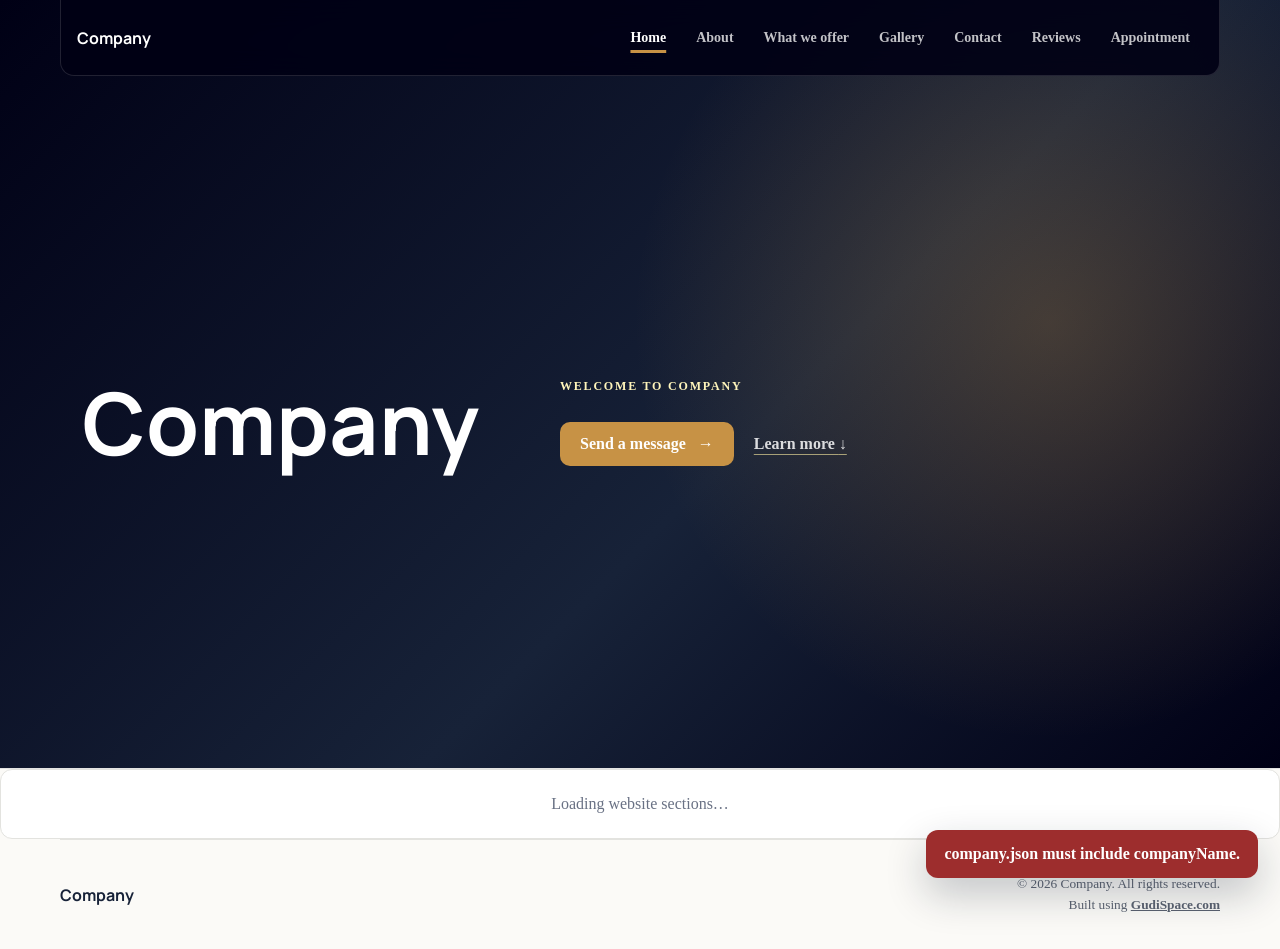
==== index.html @ 69ece6bc "Initial commit" ====
<!doctype html>
<html lang="en">
  <head>
    <meta charset="UTF-8" />
    <meta name="viewport" content="width=device-width, initial-scale=1.0" />
    <meta name="description" content="" />
    <title>Company | Company</title>
    <link rel="preconnect" href="https://fonts.googleapis.com" />
    <link rel="preconnect" href="https://fonts.gstatic.com" crossorigin />
    <link href="https://fonts.googleapis.com/css2?family=DM+Sans:wght@400;500;600;700&amp;family=Manrope:wght@700;800&amp;display=swap" rel="stylesheet" />
    <link rel="stylesheet" href="styles.css?v=115" />
    <script src="script.js?v=115" defer></script>
  </head>
  <body data-page="index" data-page-title="Company" data-template="logo-left" data-header-text="light" data-header-image="false" data-logo-display="text">
    
    <header class="site-header">
      <nav class="nav-shell" aria-label="Main navigation">
        <a class="brand" href="index.html" aria-label="Company home"><span class="company-logo-slot" data-company-logo-slot data-logo-variant="brand"><span class="brand-mark" aria-hidden="true">C</span></span><strong data-company-name>Company</strong></a>
        <div class="desktop-nav"><a href="#top" data-section-link="index" class="active">Home</a><a href="#about" data-section-link="about">About</a><a href="#services" data-section-link="services">What we offer</a><a href="#gallery" data-section-link="gallery">Gallery</a><a href="#contact" data-section-link="contact">Contact</a><a href="#reviews" data-section-link="reviews">Reviews</a><a href="#appointment" data-section-link="appointment">Appointment</a></div>
        <button class="menu-button" type="button" aria-expanded="false" aria-controls="mobile-menu">
          <span></span><span></span><span></span><span class="sr-only">Open navigation</span>
        </button>
      </nav>
      <div class="mobile-nav" id="mobile-menu" hidden><a href="#top" data-section-link="index" class="active">Home</a><a href="#about" data-section-link="about">About</a><a href="#services" data-section-link="services">What we offer</a><a href="#gallery" data-section-link="gallery">Gallery</a><a href="#contact" data-section-link="contact">Contact</a><a href="#reviews" data-section-link="reviews">Reviews</a><a href="#appointment" data-section-link="appointment">Appointment</a></div>
      <div class="hero" id="top">
        <div class="hero-copy">
          <p class="eyebrow">Welcome to <span data-company-name>Company</span></p>
          <h1 data-company-tagline></h1>
          <p class="hero-description" data-company-description></p>
          <div class="hero-actions">
            <a class="primary-button" href="#contact">Send a message <span aria-hidden="true">→</span></a>
            <a class="secondary-link" href="#about">Learn more <span aria-hidden="true">↓</span></a>
          </div>
        </div>
        <div class="hero-art"><span class="company-logo-slot" data-company-logo-slot data-logo-variant="hero"><div class="hero-monogram" aria-hidden="true"><span>C</span></div></span><strong class="hero-text-logo" data-company-name>Company</strong></div>
      </div>
    </header>
    
    <aside class="social-strip" data-social-location="top" aria-label="Company links" hidden>
      <p class="follow-heading">Follow</p>
      <div class="social-strip-track"><a class="social-icon-link" data-social-platform="instagram" href="#" target="_blank" rel="noopener noreferrer" aria-label="Instagram" title="Instagram" hidden><svg viewBox="0 0 24 24" aria-hidden="true"><rect x="3" y="3" width="18" height="18" rx="5"></rect><circle cx="12" cy="12" r="4"></circle><circle cx="17.5" cy="6.5" r="1"></circle></svg><span class="sr-only">Instagram</span></a><a class="social-icon-link" data-social-platform="facebook" href="#" target="_blank" rel="noopener noreferrer" aria-label="Facebook" title="Facebook" hidden><svg viewBox="0 0 24 24" aria-hidden="true"><path d="M14 8h3V4h-3c-3.3 0-5 2-5 5v2H6v4h3v7h4v-7h3.3l.7-4H13V9c0-.7.3-1 1-1Z"></path></svg><span class="sr-only">Facebook</span></a><a class="social-icon-link" data-social-platform="linkedin" href="#" target="_blank" rel="noopener noreferrer" aria-label="LinkedIn" title="LinkedIn" hidden><svg viewBox="0 0 24 24" aria-hidden="true"><rect x="3" y="9" width="4" height="12"></rect><circle cx="5" cy="5" r="2"></circle><path d="M11 9h4v1.8c1-1.4 2.3-2.2 4.2-2.2 3 0 4.8 2 4.8 5.8V21h-4v-6c0-1.8-.6-3-2.3-3-1.8 0-2.7 1.2-2.7 3.4V21h-4V9Z"></path></svg><span class="sr-only">LinkedIn</span></a><a class="social-icon-link" data-social-platform="twitter" href="#" target="_blank" rel="noopener noreferrer" aria-label="Twitter / X" title="Twitter / X" hidden><svg viewBox="0 0 24 24" aria-hidden="true"><path d="M4 3h4.7l4.1 5.8L17.8 3H20l-6.2 7.3L21 21h-4.7l-4.7-6.7L5.9 21H3.7l6.9-8.2L4 3Zm3.5 2 10 14h2L9.5 5h-2Z"></path></svg><span class="sr-only">Twitter / X</span></a><a class="social-icon-link" data-social-platform="youtube" href="#" target="_blank" rel="noopener noreferrer" aria-label="YouTube" title="YouTube" hidden><svg viewBox="0 0 24 24" aria-hidden="true"><rect x="2" y="5" width="20" height="14" rx="4"></rect><path d="m10 9 5 3-5 3V9Z"></path></svg><span class="sr-only">YouTube</span></a><a class="social-icon-link" data-social-platform="applePodcast" href="#" target="_blank" rel="noopener noreferrer" aria-label="Apple Podcasts" title="Apple Podcasts" hidden><svg viewBox="0 0 24 24" aria-hidden="true"><circle cx="12" cy="8" r="2"></circle><path d="M8.5 17.5a5 5 0 1 1 7 0M6 19.5a8 8 0 1 1 12 0M10 14h4l-1 7h-2l-1-7Z"></path></svg><span class="sr-only">Apple Podcasts</span></a><a class="social-icon-link" data-social-platform="spotify" href="#" target="_blank" rel="noopener noreferrer" aria-label="Spotify" title="Spotify" hidden><svg viewBox="0 0 24 24" aria-hidden="true"><circle cx="12" cy="12" r="9"></circle><path d="M7 9.5c3.6-1 7.4-.6 10.5 1M7.8 13c3-.8 6.2-.5 8.8.8M8.6 16.2c2.3-.6 4.8-.4 6.8.6"></path></svg><span class="sr-only">Spotify</span></a>
        <div class="contact-action" data-contact-action-container="call" hidden>
          <button class="social-icon-link" type="button" data-contact-action="call" data-contact-value="" data-contact-href="tel:" aria-expanded="false" aria-controls="call-details-top" aria-label="Call us" title="Call us">
            <svg viewBox="0 0 24 24" aria-hidden="true"><path d="M6.7 3.5 9.5 8l-2 2c1.2 2.8 3.7 5.3 6.5 6.5l2-2 4.5 2.8c.4.2.6.7.5 1.1L20.4 22c-.1.6-.7 1-1.3 1C9.1 22.4 1.6 14.9 1 4.9c0-.6.4-1.2 1-1.3L5.6 3c.4-.1.9.1 1.1.5Z"></path></svg><span class="sr-only">Call us</span>
          </button>
          <div class="contact-action-details" id="call-details-top" hidden>
            <a href="tel:"></a>
            <button type="button" data-copy-value="">Copy</button>
          </div>
        </div>
        <div class="contact-action" data-contact-action-container="email" hidden>
          <button class="social-icon-link" type="button" data-contact-action="email" aria-expanded="false" aria-controls="email-details-top" aria-label="Email us" title="Email us">
            <svg viewBox="0 0 24 24" aria-hidden="true"><rect x="2" y="4" width="20" height="16" rx="2"></rect><path d="m3 6 9 7 9-7"></path></svg><span class="sr-only">Email us</span>
          </button>
          <div class="contact-action-details" id="email-details-top" hidden>
            <a href="mailto:"></a>
            <button type="button" data-copy-value="">Copy</button>
          </div>
        </div></div>
    </aside>
    <main class="home-main" id="home-sections" data-pages="about.html,services.html,gallery.html,contact.html,reviews.html,appointment.html">
      <div class="data-status" id="home-sections-status">Loading website sections…</div>
    </main>
    
    <aside class="social-strip footer-social-strip" data-social-location="footer" aria-label="Company links" hidden>
      <p class="follow-heading">Follow</p>
      <div class="social-strip-track"><a class="social-icon-link" data-social-platform="instagram" href="#" target="_blank" rel="noopener noreferrer" aria-label="Instagram" title="Instagram" hidden><svg viewBox="0 0 24 24" aria-hidden="true"><rect x="3" y="3" width="18" height="18" rx="5"></rect><circle cx="12" cy="12" r="4"></circle><circle cx="17.5" cy="6.5" r="1"></circle></svg><span class="sr-only">Instagram</span></a><a class="social-icon-link" data-social-platform="facebook" href="#" target="_blank" rel="noopener noreferrer" aria-label="Facebook" title="Facebook" hidden><svg viewBox="0 0 24 24" aria-hidden="true"><path d="M14 8h3V4h-3c-3.3 0-5 2-5 5v2H6v4h3v7h4v-7h3.3l.7-4H13V9c0-.7.3-1 1-1Z"></path></svg><span class="sr-only">Facebook</span></a><a class="social-icon-link" data-social-platform="linkedin" href="#" target="_blank" rel="noopener noreferrer" aria-label="LinkedIn" title="LinkedIn" hidden><svg viewBox="0 0 24 24" aria-hidden="true"><rect x="3" y="9" width="4" height="12"></rect><circle cx="5" cy="5" r="2"></circle><path d="M11 9h4v1.8c1-1.4 2.3-2.2 4.2-2.2 3 0 4.8 2 4.8 5.8V21h-4v-6c0-1.8-.6-3-2.3-3-1.8 0-2.7 1.2-2.7 3.4V21h-4V9Z"></path></svg><span class="sr-only">LinkedIn</span></a><a class="social-icon-link" data-social-platform="twitter" href="#" target="_blank" rel="noopener noreferrer" aria-label="Twitter / X" title="Twitter / X" hidden><svg viewBox="0 0 24 24" aria-hidden="true"><path d="M4 3h4.7l4.1 5.8L17.8 3H20l-6.2 7.3L21 21h-4.7l-4.7-6.7L5.9 21H3.7l6.9-8.2L4 3Zm3.5 2 10 14h2L9.5 5h-2Z"></path></svg><span class="sr-only">Twitter / X</span></a><a class="social-icon-link" data-social-platform="youtube" href="#" target="_blank" rel="noopener noreferrer" aria-label="YouTube" title="YouTube" hidden><svg viewBox="0 0 24 24" aria-hidden="true"><rect x="2" y="5" width="20" height="14" rx="4"></rect><path d="m10 9 5 3-5 3V9Z"></path></svg><span class="sr-only">YouTube</span></a><a class="social-icon-link" data-social-platform="applePodcast" href="#" target="_blank" rel="noopener noreferrer" aria-label="Apple Podcasts" title="Apple Podcasts" hidden><svg viewBox="0 0 24 24" aria-hidden="true"><circle cx="12" cy="8" r="2"></circle><path d="M8.5 17.5a5 5 0 1 1 7 0M6 19.5a8 8 0 1 1 12 0M10 14h4l-1 7h-2l-1-7Z"></path></svg><span class="sr-only">Apple Podcasts</span></a><a class="social-icon-link" data-social-platform="spotify" href="#" target="_blank" rel="noopener noreferrer" aria-label="Spotify" title="Spotify" hidden><svg viewBox="0 0 24 24" aria-hidden="true"><circle cx="12" cy="12" r="9"></circle><path d="M7 9.5c3.6-1 7.4-.6 10.5 1M7.8 13c3-.8 6.2-.5 8.8.8M8.6 16.2c2.3-.6 4.8-.4 6.8.6"></path></svg><span class="sr-only">Spotify</span></a></div>
    </aside>
    <footer class="site-footer">
      <a class="brand footer-brand" href="index.html"><span class="company-logo-slot" data-company-logo-slot data-logo-variant="brand"><span class="brand-mark" aria-hidden="true">C</span></span><strong data-company-name>Company</strong></a>
      <div class="footer-meta">
        <small>© <span id="copyright-years" data-start-year="2026"></span> <span data-company-name>Company</span>. All rights reserved.</small>
        <small class="gudispace-attribution">Built using <a href="https://gudispace.com/" target="_blank" rel="noopener noreferrer">GudiSpace.com</a></small>
      </div>
    </footer>
  </body>
</html>
---- styles.css ----
:root {
  --ink: #182033;
  --muted: #697184;
  --paper: #fbfaf7;
  --white: #ffffff;
  --navy: #172238;
  --brand: #c79245;
  --brand-dark: #9a6518;
  --brand-light: #fff1a4;
  --secondary: #172238;
  --secondary-dark: #000015;
  --secondary-light: #677288;
  --on-secondary: #ffffff;
  --on-brand: #ffffff;
  --on-page: #172238;
  --page-blur: 0px;
  --header-primary-surface: color-mix(in srgb, var(--brand) 6%, rgb(255 255 255 / 40%));
  --header-secondary-surface: color-mix(in srgb, var(--secondary) 6%, rgb(255 255 255 / 40%));
  --hero-background: radial-gradient(circle at 82% 42%, color-mix(in srgb, var(--brand) 28%, transparent), transparent 26rem), linear-gradient(135deg, var(--secondary-dark), var(--secondary) 58%, var(--secondary-dark));
  --border: #e3e3df;
  --shadow: 0 20px 55px rgba(23, 34, 56, 0.12);
  --heading-font: "Manrope", sans-serif;
}

* {
  box-sizing: border-box;
}

[hidden] {
  display: none !important;
}

html {
  width: 100%;
  max-width: 100%;
  overflow-x: hidden;
  scroll-behavior: smooth;
}

body {
  position: relative;
  width: 100%;
  max-width: 100%;
  min-width: 0;
  margin: 0;
  overflow-x: hidden;
  color: var(--on-page);
  background: #fbfaf7;
  background-attachment: fixed;
  font-family: "DM Sans", sans-serif;
  line-height: 1.6;
}

body > main {
  background: var(--paper);
  backdrop-filter: blur(var(--page-blur));
  -webkit-backdrop-filter: blur(var(--page-blur));
}

body,
button,
input,
textarea {
  font: inherit;
}

img {
  display: block;
  max-width: 100%;
}

.company-logo-slot {
  display: contents;
}

a {
  color: inherit;
}

.sr-only {
  position: absolute;
  width: 1px;
  height: 1px;
  padding: 0;
  margin: -1px;
  overflow: hidden;
  clip: rect(0, 0, 0, 0);
  white-space: nowrap;
  border: 0;
}

.site-header {
  min-height: clamp(640px, 60vw, 820px);
  padding-top: 76px;
  overflow: hidden;
  color: var(--on-secondary);
  background: var(--hero-background);
  background-position: center;
  background-size: cover;
}

.nav-shell,
.hero,
.content-section,
.site-footer {
  width: min(1160px, calc(100% - 40px));
  margin-inline: auto;
}

.nav-shell {
  position: fixed;
  z-index: 20;
  top: 0;
  left: 50%;
  display: flex;
  align-items: center;
  justify-content: space-between;
  min-height: 76px;
  padding: 0 16px;
  background: color-mix(in srgb, var(--secondary-dark) 90%, transparent);
  border: 1px solid color-mix(in srgb, var(--on-secondary) 13%, transparent);
  border-top: 0;
  border-radius: 0 0 14px 14px;
  backdrop-filter: blur(14px);
  transform: translateX(-50%);
}

body[data-header-image="true"] .nav-shell,
body[data-header-image="true"] .mobile-nav {
  background: var(--header-secondary-surface);
  border-color: color-mix(in srgb, var(--secondary) 24%, transparent);
}

.brand {
  display: inline-flex;
  gap: 11px;
  align-items: center;
  font-family: var(--heading-font);
  text-decoration: none;
}

.brand img,
.brand-mark {
  width: 40px;
  height: 40px;
  object-fit: cover;
  border: 1px solid color-mix(in srgb, var(--on-secondary) 25%, transparent);
  border-radius: 50%;
}

body[data-logo-display="image"] .brand > strong,
body[data-logo-display="text"] .brand > .company-logo-slot,
body:not([data-logo-display="text"]) .hero-text-logo {
  display: none;
}

body[data-logo-display="text"] .hero-art > .company-logo-slot {
  display: none;
}

.hero-text-logo {
  max-width: 100%;
  color: var(--on-secondary);
  font-family: var(--heading-font);
  font-size: clamp(42px, 7vw, 86px);
  line-height: 1;
  overflow-wrap: anywhere;
  text-align: center;
}

.brand-mark {
  display: grid;
  color: color-mix(in srgb, var(--brand-light) 75%, var(--on-secondary));
  font-size: 13px;
  background: var(--secondary-dark);
  place-items: center;
}

.desktop-nav {
  display: flex;
  gap: 4px;
}

.desktop-nav a,
.mobile-nav a {
  padding: 9px 13px;
  color: color-mix(in srgb, var(--on-secondary) 76%, transparent);
  font-size: 14px;
  font-weight: 600;
  text-decoration: none;
  border-radius: 8px;
}

.desktop-nav a:hover {
  color: var(--on-secondary);
  background: transparent;
}

.desktop-nav a.active,
.mobile-nav a.active {
  color: var(--on-secondary);
  font-weight: 800;
  text-decoration: underline;
  text-decoration-color: var(--brand);
  text-decoration-thickness: 3px;
  text-underline-offset: 8px;
  background: transparent;
  box-shadow: none;
}

.menu-button,
.mobile-nav {
  display: none;
}

.hero {
  display: grid;
  grid-template-columns: minmax(0, 1.1fr) minmax(300px, 0.9fr);
  gap: 60px;
  align-items: center;
  min-height: calc(clamp(640px, 60vw, 820px) - 76px);
}

.hero-copy {
  max-width: 680px;
  padding: 60px 0;
}

body[data-header-image="true"] .hero-copy {
  padding: 32px;
  background: var(--header-primary-surface);
  border: 1px solid color-mix(in srgb, var(--brand) 24%, transparent);
  border-radius: 22px;
  box-shadow: 0 20px 50px rgb(0 0 0 / 18%);
  backdrop-filter: blur(4px);
}

.eyebrow {
  margin: 0 0 12px;
  color: var(--brand);
  font-size: 12px;
  font-weight: 700;
  letter-spacing: 1.8px;
  text-transform: uppercase;
}

.hero .eyebrow {
  color: color-mix(in srgb, var(--brand-light) 75%, var(--on-secondary));
}

body[data-header-image="true"] .hero .eyebrow {
  color: var(--brand-dark);
}

h1,
h2,
h3 {
  margin-top: 0;
  font-family: var(--heading-font);
  line-height: 1.12;
  letter-spacing: -1.2px;
}

h1 {
  margin-bottom: 20px;
  font-size: clamp(36px, 5vw, 58px);
}

h2 {
  margin-bottom: 0;
  font-size: clamp(34px, 5vw, 52px);
}

h3 {
  font-size: 21px;
}

.hero-description {
  max-width: 620px;
  margin: 0 0 28px;
  color: color-mix(in srgb, var(--on-secondary) 72%, transparent);
  font-size: 18px;
}

.hero-actions {
  display: flex;
  gap: 20px;
  align-items: center;
  flex-wrap: wrap;
}

.primary-button,
.contact-form button {
  display: inline-flex;
  gap: 12px;
  align-items: center;
  justify-content: center;
  padding: 13px 20px;
  color: var(--on-brand);
  font-weight: 700;
  text-decoration: none;
  background: var(--brand);
  border: 0;
  border-radius: 10px;
  cursor: pointer;
  transition: 180ms ease;
}

.primary-button:hover,
.contact-form button:hover {
  background: var(--brand-dark);
  transform: translateY(-2px);
}

.secondary-link {
  color: color-mix(in srgb, var(--on-secondary) 84%, transparent);
  font-weight: 600;
  text-decoration-color: color-mix(in srgb, var(--brand-light) 60%, transparent);
  text-underline-offset: 5px;
}

.hero-art {
  position: relative;
  display: grid;
  min-height: 340px;
  place-items: center;
}

.hero-image-wrap,
.hero-monogram {
  position: relative;
  width: min(100%, 310px);
  aspect-ratio: 1;
  overflow: hidden;
  background: var(--secondary-dark);
  border: 1px solid color-mix(in srgb, var(--on-secondary) 18%, transparent);
  border-radius: 30px;
  box-shadow: 0 35px 90px rgba(0, 0, 0, 0.4);
}

.hero-image-wrap::before,
.hero-monogram::before {
  position: absolute;
  z-index: 0;
  inset: -20%;
  content: "";
  background: radial-gradient(circle, color-mix(in srgb, var(--brand) 38%, transparent), transparent 65%);
}

.hero-image-wrap img {
  position: relative;
  z-index: 1;
  width: 100%;
  height: 100%;
  object-fit: cover;
  object-position: center;
}

.hero-monogram {
  display: grid;
  place-items: center;
}

.hero-monogram span {
  position: relative;
  z-index: 1;
  color: var(--brand-light);
  font-family: var(--heading-font);
  font-size: clamp(80px, 13vw, 150px);
}

.content-section {
  padding: 88px 0;
  scroll-margin-top: 100px;
}

.content-section + .content-section {
  border-top: 1px solid var(--border);
  background: var(--paper);
  backdrop-filter: blur(var(--page-blur));
  -webkit-backdrop-filter: blur(var(--page-blur));
}

.section-heading {
  display: flex;
  gap: 50px;
  align-items: end;
  justify-content: space-between;
  margin-bottom: 44px;
}

.section-heading > p {
  max-width: 430px;
  margin: 0;
  color: color-mix(in srgb, var(--on-page) 72%, transparent);
}

.about-card {
  padding: 46px;
  background: var(--white);
  border: 1px solid var(--border);
  border-radius: 22px;
  box-shadow: 0 8px 28px rgba(23, 34, 56, 0.05);
  color: var(--ink);
}

.about-card > p {
  margin: 0;
  color: var(--muted);
  font-size: 19px;
}

.carousel-shell {
  position: relative;
  width: 100%;
  max-width: 100%;
  min-width: 0;
  overflow: hidden;
}

.service-grid,
.review-grid,
.gallery-grid {
  display: flex;
  gap: 20px;
  width: 100%;
  max-width: 100%;
  min-width: 0;
  overflow-x: auto;
  padding: 4px 2px 16px;
  scroll-behavior: smooth;
  scroll-snap-type: x mandatory;
  scrollbar-width: none;
}

.service-grid::-webkit-scrollbar,
.review-grid::-webkit-scrollbar,
.gallery-grid::-webkit-scrollbar {
  display: none;
}

.carousel-arrow {
  position: absolute;
  z-index: 3;
  top: 50%;
  display: grid;
  width: 42px;
  height: 42px;
  padding: 0;
  color: var(--on-brand);
  background: var(--brand);
  border: 0;
  border-radius: 50%;
  cursor: pointer;
  place-items: center;
  transform: translateY(-50%);
  box-shadow: 0 8px 24px rgba(23, 34, 56, 0.2);
}

.carousel-arrow:hover {
  background: var(--brand-dark);
}

.carousel-arrow:disabled {
  cursor: not-allowed;
  opacity: 0.3;
  transform: translateY(-50%);
}

.carousel-arrow.previous {
  left: 6px;
}

.carousel-arrow.next {
  right: 6px;
}

.service-card,
blockquote {
  flex: 0 0 calc((100% - 40px) / 3);
  min-height: 260px;
  margin: 0;
  padding: 28px;
  background: var(--white);
  border: 1px solid var(--border);
  border-radius: 16px;
  color: var(--ink);
}

.service-number {
  color: var(--brand);
  font-family: var(--heading-font);
  font-weight: 800;
}

.service-card {
  padding: 0;
  overflow: hidden;
}

.service-card-content {
  display: flex;
  min-width: 0;
  padding: 25px;
  flex-direction: column;
}

.service-card h3 {
  margin: 16px 0 8px;
}

.service-card p,
blockquote p {
  margin: 0;
  color: var(--muted);
}

.service-media {
  width: 100%;
  height: 210px;
  overflow: hidden;
  background: color-mix(in srgb, var(--secondary) 10%, white);
}

.service-media img,
.service-media iframe,
.service-media video {
  width: 100%;
  height: 100%;
  object-fit: cover;
  border: 0;
}

.service-card-footer {
  display: flex;
  gap: 14px;
  align-items: center;
  justify-content: space-between;
  margin-top: auto;
  padding-top: 22px;
}

.service-price {
  color: var(--ink);
  font-family: var(--heading-font);
  font-size: 18px;
}

.service-link,
.service-payment-link {
  color: var(--brand-dark);
  font-size: 14px;
  font-weight: 700;
  text-underline-offset: 4px;
}

.service-card-actions {
  display: flex;
  flex-wrap: wrap;
  gap: 8px 14px;
  align-items: center;
  justify-content: flex-end;
}

.service-payment-link {
  padding: 9px 13px;
  color: var(--on-brand);
  text-decoration: none;
  background: var(--brand);
  border-radius: 999px;
}

.vertical-services {
  display: grid;
  gap: 24px;
  overflow: visible;
  padding: 0;
  scroll-snap-type: none;
}

.vertical-services .service-card {
  display: grid;
  grid-template-columns: minmax(260px, 0.75fr) minmax(0, 1.25fr);
  min-height: 310px;
}

.vertical-services .service-media {
  height: 100%;
  min-height: 310px;
}

.vertical-services .service-card-content {
  padding: 32px;
}

.horizontal-services .service-card {
  flex-basis: calc((100% - 40px) / 3);
}

.service-card.compact-service-card {
  min-height: 0;
  align-self: flex-start;
}

.compact-service-card .service-card-content {
  padding: 20px;
}

.compact-service-card h3 {
  margin-bottom: 0;
}

.gallery-grid figure {
  flex: 0 0 calc((100% - 40px) / 3);
  height: 280px;
  min-height: 260px;
  margin: 0;
  overflow: hidden;
  background: #e9e8e4;
  border-radius: 15px;
}

.gallery-grid img {
  width: 100%;
  height: 100%;
  object-fit: cover;
  object-position: center;
  transition: transform 300ms ease;
}

.gallery-lightbox-trigger {
  display: block;
  width: 100%;
  height: 100%;
  padding: 0;
  overflow: hidden;
  background: transparent;
  border: 0;
  cursor: zoom-in;
}

.gallery-grid figure:hover img {
  transform: scale(1.04);
}

.gallery-lightbox {
  position: fixed;
  z-index: 1000;
  inset: 0;
  display: grid;
  width: 100vw;
  max-width: 100%;
  height: 100dvh;
  padding: clamp(16px, 4vw, 48px);
  overflow: hidden;
  background: rgba(7, 12, 22, 0.92);
  place-items: center;
}

.gallery-lightbox img {
  display: block;
  width: auto;
  max-width: 100%;
  height: auto;
  max-height: calc(100dvh - clamp(32px, 8vw, 96px));
  object-fit: contain;
}

.gallery-lightbox-close {
  position: absolute;
  z-index: 1;
  top: max(12px, env(safe-area-inset-top));
  right: max(12px, env(safe-area-inset-right));
  display: grid;
  width: 44px;
  height: 44px;
  padding: 0;
  color: #ffffff;
  font-size: 32px;
  line-height: 1;
  background: rgba(255, 255, 255, 0.14);
  border: 1px solid rgba(255, 255, 255, 0.35);
  border-radius: 50%;
  cursor: pointer;
  place-items: center;
}

body.lightbox-open {
  overflow: hidden;
}

.service-card,
.gallery-grid figure,
blockquote {
  scroll-snap-align: start;
}

.social-strip {
  width: min(1160px, calc(100% - 40px));
  margin: 24px auto 0;
}

.follow-heading {
  margin: 0 0 10px;
  color: var(--on-page);
  font-family: var(--heading-font);
  font-size: 15px;
  font-weight: 800;
}

.social-strip-track {
  display: flex;
  gap: 12px;
  overflow-x: auto;
  padding: 2px 2px 12px;
  scrollbar-width: none;
}

.footer-social-strip {
  margin-top: 56px;
}

.footer-social-strip .social-strip-track {
  padding-bottom: 2px;
}

.social-strip-track::-webkit-scrollbar {
  display: none;
}

.social-icon-link {
  display: inline-flex;
  align-items: center;
  justify-content: center;
  width: 54px;
  height: 54px;
  padding: 14px;
  color: var(--secondary);
  text-decoration: none;
  background: var(--white);
  border: 1px solid var(--border);
  border-radius: 12px;
  color: var(--ink);
  cursor: pointer;
  transition: 180ms ease;
}

.social-icon-link:hover {
  color: var(--brand-dark);
  border-color: var(--brand);
  transform: translateY(-2px);
}

.social-icon-link svg {
  width: 25px;
  height: 25px;
  fill: none;
  stroke: currentColor;
  stroke-linecap: round;
  stroke-linejoin: round;
  stroke-width: 1.8;
}

.social-icon-link[aria-label="Facebook"] svg,
.social-icon-link[aria-label="LinkedIn"] svg {
  fill: currentColor;
  stroke: none;
}

.contact-action {
  display: flex;
  flex: 0 0 auto;
  gap: 8px;
  align-items: center;
}

.contact-action-details {
  display: flex;
  gap: 8px;
  align-items: center;
  min-height: 54px;
  padding: 7px 8px 7px 14px;
  white-space: nowrap;
  background: var(--white);
  border: 1px solid var(--brand);
  border-radius: 12px;
}

.contact-action-details[hidden] {
  display: none;
}

.contact-action-details a {
  color: var(--ink);
  font-weight: 700;
  text-decoration: none;
}

.contact-action-details button {
  padding: 7px 10px;
  color: var(--on-brand);
  font-size: 12px;
  font-weight: 700;
  background: var(--brand);
  border: 0;
  border-radius: 7px;
  cursor: pointer;
}

.reviews-section {
  width: auto;
  max-width: none;
  padding-inline: max(20px, calc((100% - 1160px) / 2));
  background: var(--paper);
}

.quote-mark {
  color: var(--brand);
  font-family: Georgia, serif;
  font-size: 50px;
  line-height: 0.8;
}

.review-stars {
  color: var(--brand);
  font-size: 21px;
  letter-spacing: 3px;
}

.review-stars span {
  color: color-mix(in srgb, var(--on-page) 18%, transparent);
}

blockquote p {
  min-height: 90px;
  margin: 18px 0 24px;
  font-size: 16px;
}

blockquote footer {
  display: flex;
  gap: 8px 16px;
  align-items: center;
  justify-content: space-between;
}

blockquote footer strong {
  font-weight: 700;
}

blockquote footer time {
  color: var(--muted);
  font-size: 13px;
  white-space: nowrap;
}

.review-submission-section {
  display: block;
  width: min(100%, 760px);
  padding-top: 70px;
  margin: 70px auto 0;
  border-top: 1px solid var(--border);
}

.review-submission-copy {
  margin-bottom: 28px;
  text-align: center;
}

.review-submission-copy h2 {
  margin-bottom: 16px;
}

.review-submission-copy > p:not(.eyebrow) {
  color: var(--muted);
}

.star-rating {
  padding: 0;
  margin: 0;
  border: 0;
}

.star-rating legend {
  margin-bottom: 7px;
  font-size: 14px;
  font-weight: 700;
}

.star-rating-options {
  display: flex;
  flex-direction: row-reverse;
  justify-content: flex-end;
  width: fit-content;
}

.star-rating-options input {
  position: absolute;
  width: 1px;
  height: 1px;
  opacity: 0;
}

.star-rating-options label {
  display: block;
  padding: 0 3px;
  color: #cfd1d6;
  font-size: 34px;
  line-height: 1;
  cursor: pointer;
}

.star-rating-options label:hover,
.star-rating-options label:hover ~ label,
.star-rating-options input:checked ~ label {
  color: var(--brand);
}

.star-rating-options input:focus-visible + label {
  border-radius: 4px;
  outline: 3px solid color-mix(in srgb, var(--brand) 30%, transparent);
}

.contact-section {
  display: block;
  width: min(100% - 40px, 900px);
}

.contact-copy {
  width: min(100%, 720px);
  margin: 0 auto 30px;
  text-align: center;
}

.contact-copy h2 {
  margin-bottom: 20px;
}

.contact-copy > p:not(.eyebrow) {
  color: var(--muted);
  font-size: 17px;
}

.contact-details {
  display: grid;
  gap: 10px;
  justify-items: center;
  padding: 24px 0 0;
  margin: 24px 0 0;
  list-style: none;
  border-top: 1px solid var(--border);
}

.contact-details a {
  text-underline-offset: 4px;
}

.contact-form {
  display: grid;
  gap: 17px;
  width: min(100%, 720px);
  padding: 32px;
  margin-inline: auto;
  background: var(--white);
  border: 1px solid var(--border);
  border-radius: 20px;
  box-shadow: var(--shadow);
  color: var(--ink);
}

.contact-form label {
  display: grid;
  gap: 7px;
  font-size: 14px;
  font-weight: 700;
}

.contact-form input,
.contact-form textarea {
  width: 100%;
  padding: 12px 13px;
  border: 1px solid #cfd1d6;
  border-radius: 9px;
  outline: none;
}

.contact-form input:focus,
.contact-form textarea:focus {
  border-color: var(--brand);
  box-shadow: 0 0 0 3px color-mix(in srgb, var(--brand) 18%, transparent);
}

.contact-form textarea {
  resize: vertical;
}

.spam-trap {
  display: none !important;
}

.captcha-field {
  min-height: 78px;
  width: 100%;
  max-width: 100%;
  overflow: hidden;
}

.h-captcha {
  width: 100%;
  max-width: 100%;
  transform-origin: left top;
}

.h-captcha iframe {
  max-width: 100% !important;
}

.form-status-toast {
  position: fixed;
  z-index: 100;
  right: 22px;
  bottom: 22px;
  max-width: min(390px, calc(100% - 44px));
  padding: 15px 18px;
  color: #ffffff;
  font-weight: 700;
  background: #237a4b;
  border-radius: 12px;
  box-shadow: 0 16px 40px rgba(17, 29, 46, 0.24);
  opacity: 0;
  pointer-events: none;
  transform: translateY(18px);
  transition: opacity 180ms ease, transform 180ms ease;
}

.form-status-toast.error {
  background: #9d2d2d;
}

.form-status-toast.visible {
  opacity: 1;
  transform: translateY(0);
}

.contact-form button {
  width: 100%;
}

.appointment-card {
  overflow: hidden;
  background: var(--white);
  border: 1px solid var(--border);
  border-radius: 20px;
  box-shadow: var(--shadow);
}

.appointment-frame {
  display: block;
  width: 100%;
  height: 760px;
  background: var(--white);
  border: 0;
}

.site-footer {
  display: flex;
  align-items: center;
  justify-content: space-between;
  padding: 36px 0;
  border-top: 1px solid var(--border);
}

.site-header,
body > main,
.home-main,
.home-page-section,
.page-main,
.content-section,
.contact-section,
.review-submission-section {
  max-width: 100%;
  min-width: 0;
}

.contact-section > *,
.review-submission-section > * {
  min-width: 0;
}

.footer-brand .brand-mark,
.footer-brand img {
  border-color: var(--border);
}

.site-footer small {
  color: color-mix(in srgb, var(--on-page) 70%, transparent);
}

.footer-meta {
  display: grid;
  gap: 5px;
  text-align: right;
}

.gudispace-attribution a {
  color: inherit;
  font-weight: 700;
}

@media (max-width: 850px) {
  .desktop-nav {
    display: none;
  }

  .menu-button {
    display: grid;
    gap: 4px;
    width: 42px;
    height: 42px;
    padding: 10px;
    background: color-mix(in srgb, var(--on-secondary) 8%, transparent);
    border: 0;
    border-radius: 9px;
    cursor: pointer;
    place-content: center;
  }

  .menu-button > span:not(.sr-only) {
    width: 20px;
    height: 2px;
    background: var(--on-secondary);
  }

  .mobile-nav {
    position: fixed;
    z-index: 19;
    top: 76px;
    left: 50%;
    width: min(100% - 40px, 1160px);
    padding: 8px;
    margin: 0;
    background: color-mix(in srgb, var(--secondary-dark) 96%, transparent);
    border: 1px solid color-mix(in srgb, var(--on-secondary) 12%, transparent);
    border-radius: 10px;
    transform: translateX(-50%);
  }

  .mobile-nav:not([hidden]) {
    display: grid;
  }

  .mobile-nav a {
    display: block;
  }

  .hero {
    grid-template-columns: minmax(0, 1.15fr) minmax(240px, 0.85fr);
    gap: 30px;
  }

  .service-card,
  blockquote,
  .gallery-grid figure {
    flex-basis: calc((100% - 20px) / 2);
  }

  .horizontal-services .service-card {
    flex-basis: calc((100% - 20px) / 2);
  }

  .vertical-services .service-card {
    grid-template-columns: minmax(220px, 0.8fr) minmax(0, 1.2fr);
  }

  .about-card {
    grid-template-columns: 1fr;
    gap: 35px;
  }

  .contact-section {
    width: min(100% - 40px, 900px);
  }
}

@media (max-width: 620px) {
  .contact-form input,
  .contact-form textarea {
    font-size: 16px;
  }

  .nav-shell,
  .hero,
  .content-section,
  .site-footer,
  .mobile-nav {
    width: min(100% - 28px, 1160px);
  }

  .site-header {
    min-height: auto;
  }

  .nav-shell {
    min-height: 68px;
  }

  .brand {
    max-width: calc(100% - 60px);
  }

  .brand strong {
    overflow: hidden;
    text-overflow: ellipsis;
    white-space: nowrap;
  }

  .hero {
    grid-template-columns: minmax(0, 1.25fr) minmax(105px, 0.75fr);
    gap: 14px;
    min-height: 430px;
  }

  .hero-copy {
    padding: 45px 0;
  }

  h1 {
    font-size: clamp(28px, 8vw, 39px);
  }

  .hero-description {
    font-size: 15px;
  }

  .hero-art {
    min-height: 170px;
  }

  .hero-image-wrap,
  .hero-monogram {
    border-radius: 18px;
  }

  .primary-button {
    padding: 11px 14px;
    font-size: 13px;
  }

  .secondary-link {
    font-size: 13px;
  }

  .content-section {
    padding: 62px 0;
  }

  .section-heading {
    display: grid;
    gap: 16px;
    margin-bottom: 30px;
  }

  .about-card {
    padding: 26px 20px;
  }

  .about-card > p {
    font-size: 16px;
  }

  .service-card,
  blockquote,
  .gallery-grid figure {
    flex-basis: 86%;
  }

  .horizontal-services .service-card {
    flex-basis: 92%;
    height: 520px;
    min-height: 520px;
  }

  .horizontal-services .service-card-content {
    min-height: 275px;
  }

  .horizontal-services .compact-service-card {
    height: auto;
    min-height: 0;
  }

  .horizontal-services .compact-service-card .service-card-content {
    min-height: 0;
  }

  .horizontal-services .service-card p {
    display: -webkit-box;
    overflow: hidden;
    -webkit-box-orient: vertical;
    -webkit-line-clamp: 4;
  }

  .vertical-services .service-card {
    display: block;
    min-height: 0;
  }

  .vertical-services .service-media {
    height: 220px;
    min-height: 0;
  }

  .vertical-services .service-card-content {
    padding: 24px 20px;
  }

  .gallery-grid figure {
    height: 250px;
    min-height: 230px;
  }

  .carousel-arrow.previous {
    left: 4px;
  }

  .carousel-arrow.next {
    right: 4px;
  }

  .social-strip {
    width: min(100% - 28px, 1160px);
  }


  .reviews-section {
    width: auto;
    padding-inline: 14px;
  }

  .review-submission-section {
    padding-top: 45px;
    margin-top: 45px;
  }

  blockquote p {
    min-height: auto;
  }

  .contact-form {
    padding: 24px 18px;
  }

  .h-captcha {
    margin-bottom: -14px;
    transform: scale(0.82);
  }

  .appointment-frame {
    height: 680px;
  }

  .site-footer {
    align-items: start;
    flex-direction: column;
    gap: 12px;
  }

  .footer-meta {
    text-align: left;
  }
}

@media (prefers-reduced-motion: reduce) {
  * {
    scroll-behavior: auto !important;
    transition-duration: 0.01ms !important;
  }
}


/* Template 1: logo left, content right */
body[data-template="logo-left"] .hero {
  grid-template-columns: minmax(260px, 0.8fr) minmax(0, 1.2fr);
}

body[data-template="logo-left"] .hero-art {
  grid-row: 1;
  grid-column: 1;
}

body[data-template="logo-left"] .hero-copy {
  grid-row: 1;
  grid-column: 2;
}

@media (max-width: 620px) {
  body[data-template="logo-left"] .hero {
    grid-template-columns: 1fr;
  }

  body[data-template="logo-left"] .hero-art,
  body[data-template="logo-left"] .hero-copy {
    grid-column: 1;
  }

  body[data-template="logo-left"] .hero-art {
    grid-row: 1;
  }

  body[data-template="logo-left"] .hero-copy {
    grid-row: 2;
  }
}


/* Template 2: content left, logo right */
body[data-template="logo-right"] .hero {
  grid-template-columns: minmax(0, 1.2fr) minmax(260px, 0.8fr);
}

body[data-template="logo-right"] .hero-copy {
  grid-row: 1;
  grid-column: 1;
}

body[data-template="logo-right"] .hero-art {
  grid-row: 1;
  grid-column: 2;
}

@media (max-width: 620px) {
  body[data-template="logo-right"] .hero {
    grid-template-columns: 1fr;
  }

  body[data-template="logo-right"] .hero-art,
  body[data-template="logo-right"] .hero-copy {
    grid-column: 1;
  }

  body[data-template="logo-right"] .hero-copy {
    grid-row: 1;
  }

  body[data-template="logo-right"] .hero-art {
    grid-row: 2;
  }
}


/* Template 3: centered and stacked */
body[data-template="centered"] .hero {
  grid-template-columns: 1fr;
  gap: 0;
  min-height: 650px;
  text-align: center;
}

body[data-template="centered"] .hero-art {
  grid-row: 1;
  grid-column: 1;
  min-height: 245px;
  padding-top: 45px;
}

body[data-template="centered"] .hero-image-wrap,
body[data-template="centered"] .hero-monogram {
  width: min(100%, 190px);
  border-radius: 50%;
}

body[data-template="centered"] .hero-monogram span {
  font-size: 72px;
}

body[data-template="centered"] .hero-copy {
  grid-row: 2;
  grid-column: 1;
  padding: 18px 0 65px;
  margin-inline: auto;
}

body[data-template="centered"] .hero-description {
  margin-inline: auto;
}

body[data-template="centered"] .hero-actions {
  justify-content: center;
}

@media (max-width: 620px) {
  body[data-template="centered"] .hero {
    grid-template-columns: 1fr;
    min-height: 540px;
  }

  body[data-template="centered"] .hero-art {
    min-height: 175px;
    padding-top: 35px;
  }

  body[data-template="centered"] .hero-image-wrap,
  body[data-template="centered"] .hero-monogram {
    width: min(100%, 125px);
  }

  body[data-template="centered"] .hero-monogram span {
    font-size: 48px;
  }

  body[data-template="centered"] .hero-copy {
    padding: 12px 0 48px;
  }
}


.page-site-header {
  min-height: 330px;
  padding-top: 76px;
  color: var(--on-secondary);
  background: var(--hero-background);
  background-position: center;
  background-size: cover;
}

.page-banner {
  display: grid;
  width: min(1160px, calc(100% - 40px));
  min-height: 250px;
  margin-inline: auto;
  align-content: center;
}

body[data-header-image="true"] .page-banner {
  min-height: auto;
  margin-block: 55px;
  padding: 32px;
  background: var(--header-primary-surface);
  border: 1px solid color-mix(in srgb, var(--brand) 24%, transparent);
  border-radius: 22px;
  box-shadow: 0 20px 50px rgb(0 0 0 / 18%);
  backdrop-filter: blur(4px);
}

.page-banner h1 {
  margin: 0;
}

.desktop-nav a.active,
.mobile-nav a.active {
  text-decoration: underline;
  text-decoration-color: var(--brand);
  text-decoration-thickness: 3px;
  text-underline-offset: 8px;
  background: transparent;
  box-shadow: none;
}

.page-main {
  min-height: 420px;
}

.home-main {
  min-height: 1px;
  border-top: 1px solid color-mix(in srgb, var(--on-page) 10%, transparent);
}

.home-page-section {
  scroll-margin-top: 90px;
}

.home-page-section + .home-page-section {
  border-top: 1px solid var(--border);
}

.home-page-section .page-main {
  min-height: 0;
}

.home-page-section .reviews-page {
  padding-block: 1px;
}

.data-status {
  padding: 25px;
  color: var(--muted);
  text-align: center;
  background: var(--white);
  border: 1px solid var(--border);
  border-radius: 12px;
}

.data-status.error {
  color: #9d2d2d;
}

.reviews-page {
  background: var(--paper);
}

@media (max-width: 620px) {
  .page-banner {
    width: min(100% - 28px, 1160px);
    min-height: 210px;
  }

  .page-site-header {
    min-height: 278px;
  }
}
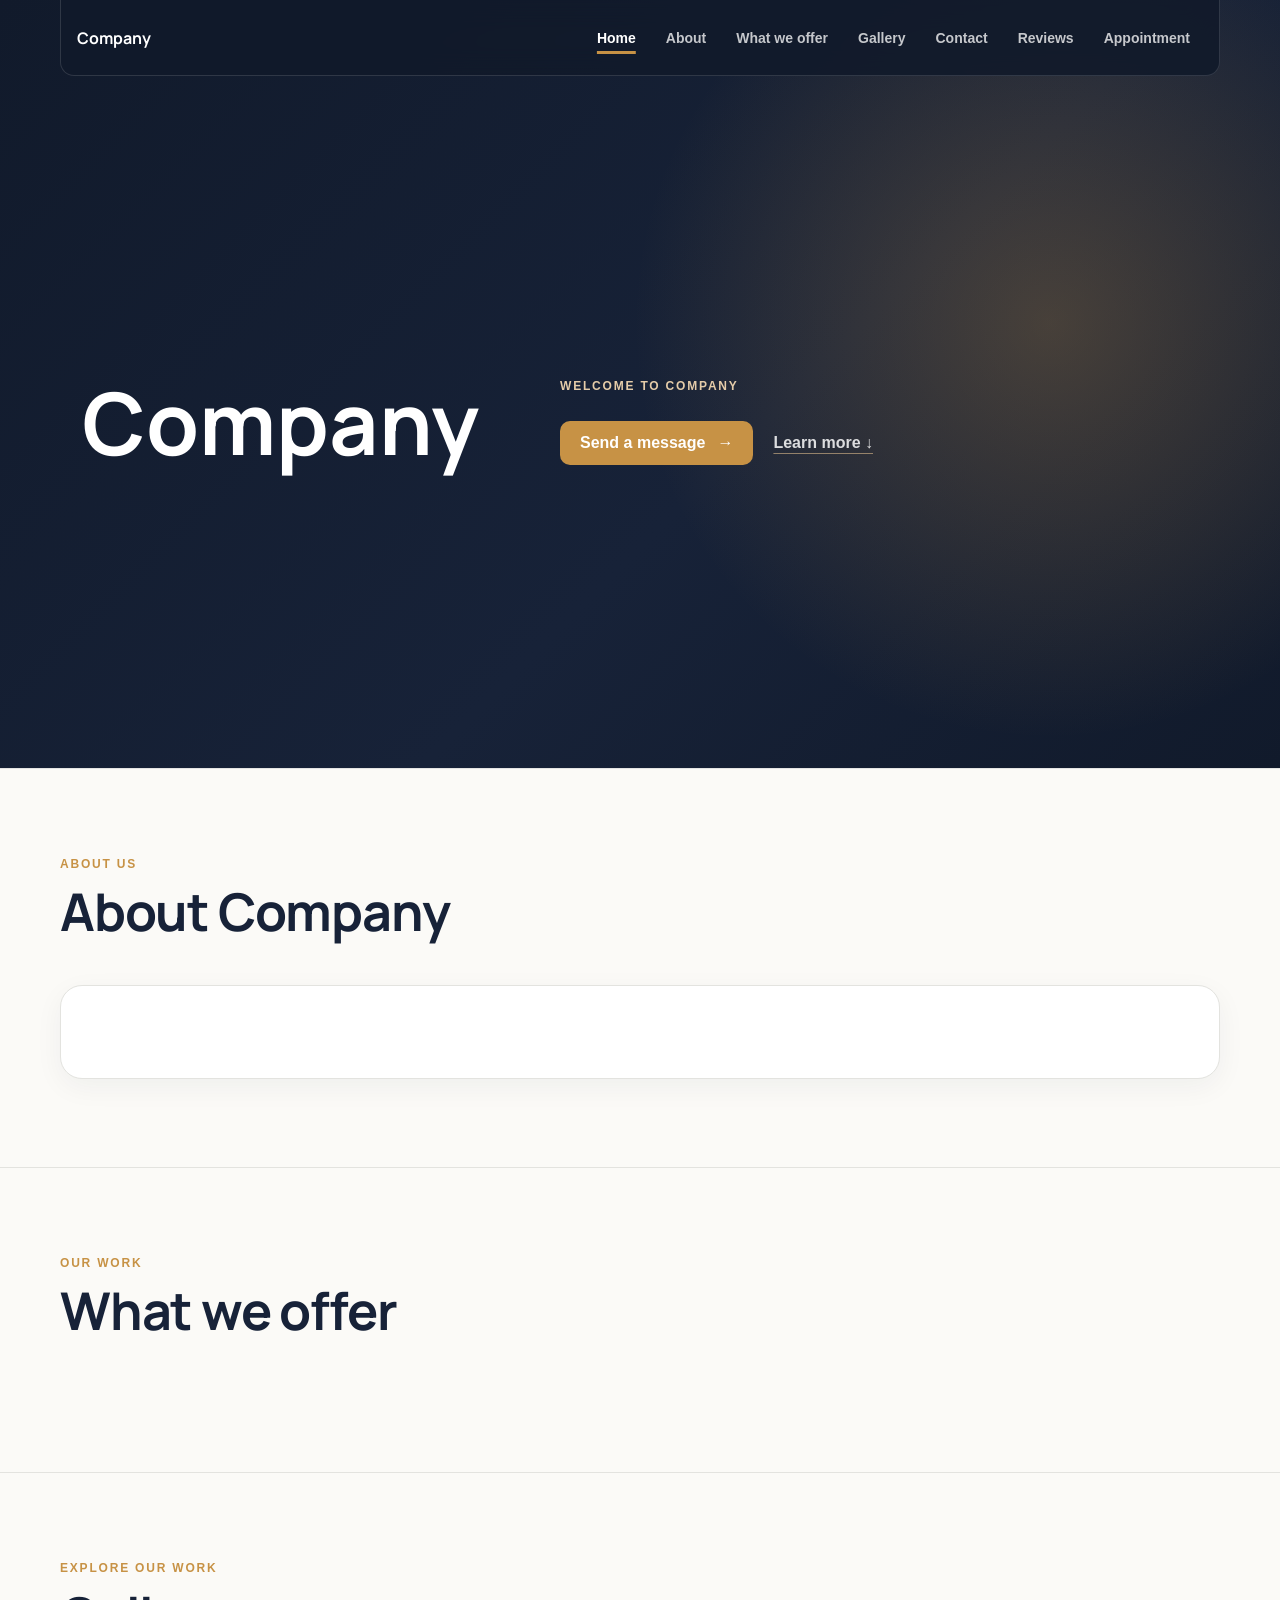
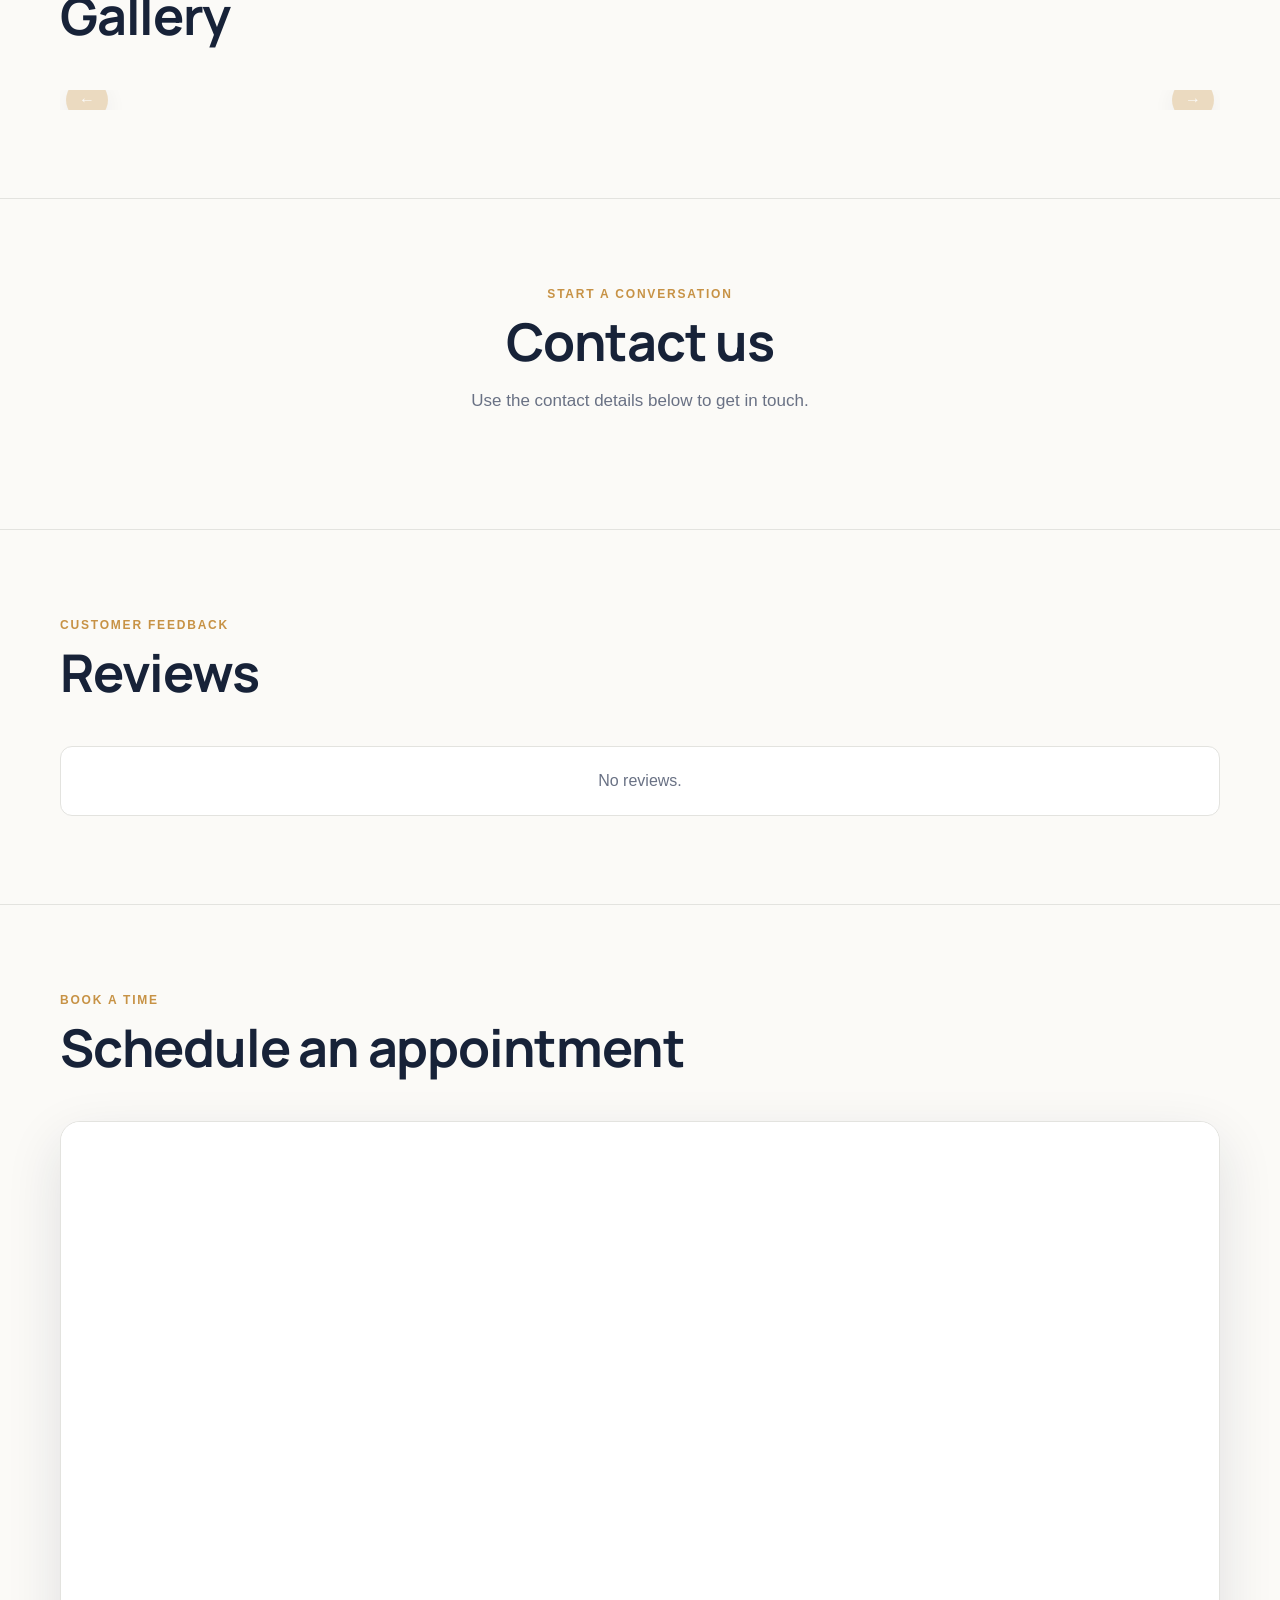
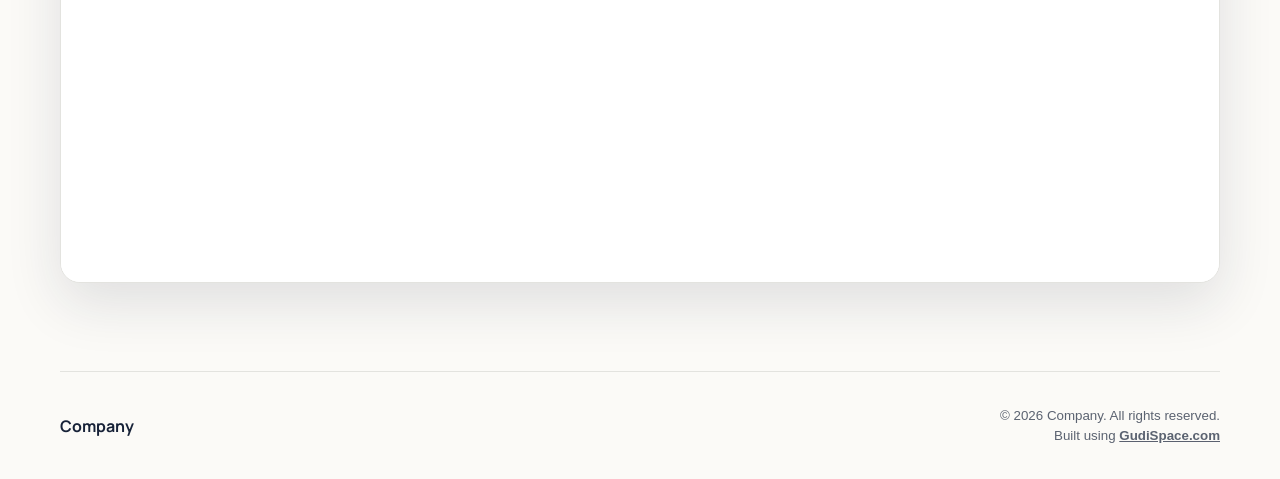
==== commit 065ac434: "Changes on generated" ====
--- a/index.html
+++ b/index.html
@@ -8,8 +8,8 @@
     <link rel="preconnect" href="https://fonts.googleapis.com" />
     <link rel="preconnect" href="https://fonts.gstatic.com" crossorigin />
     <link href="https://fonts.googleapis.com/css2?family=DM+Sans:wght@400;500;600;700&amp;family=Manrope:wght@700;800&amp;display=swap" rel="stylesheet" />
-    <link rel="stylesheet" href="styles.css?v=115" />
-    <script src="script.js?v=115" defer></script>
+    <link rel="stylesheet" href="styles.css?v=133" />
+    <script src="script.js?v=133" defer></script>
   </head>
   <body data-page="index" data-page-title="Company" data-template="logo-left" data-header-text="light" data-header-image="false" data-logo-display="text">
     
@@ -68,10 +68,7 @@
     </aside>
     <footer class="site-footer">
       <a class="brand footer-brand" href="index.html"><span class="company-logo-slot" data-company-logo-slot data-logo-variant="brand"><span class="brand-mark" aria-hidden="true">C</span></span><strong data-company-name>Company</strong></a>
-      <div class="footer-meta">
-        <small>© <span id="copyright-years" data-start-year="2026"></span> <span data-company-name>Company</span>. All rights reserved.</small>
-        <small class="gudispace-attribution">Built using <a href="https://gudispace.com/" target="_blank" rel="noopener noreferrer">GudiSpace.com</a></small>
-      </div>
+      <div class="footer-meta"><small>© <span id="copyright-years" data-start-year="2026"></span> <span data-company-name>Company</span>. All rights reserved.</small><small class="gudispace-attribution">Built using <a href="https://gudispace.com/" target="_blank" rel="noopener noreferrer">GudiSpace.com</a></small></div>
     </footer>
   </body>
 </html>
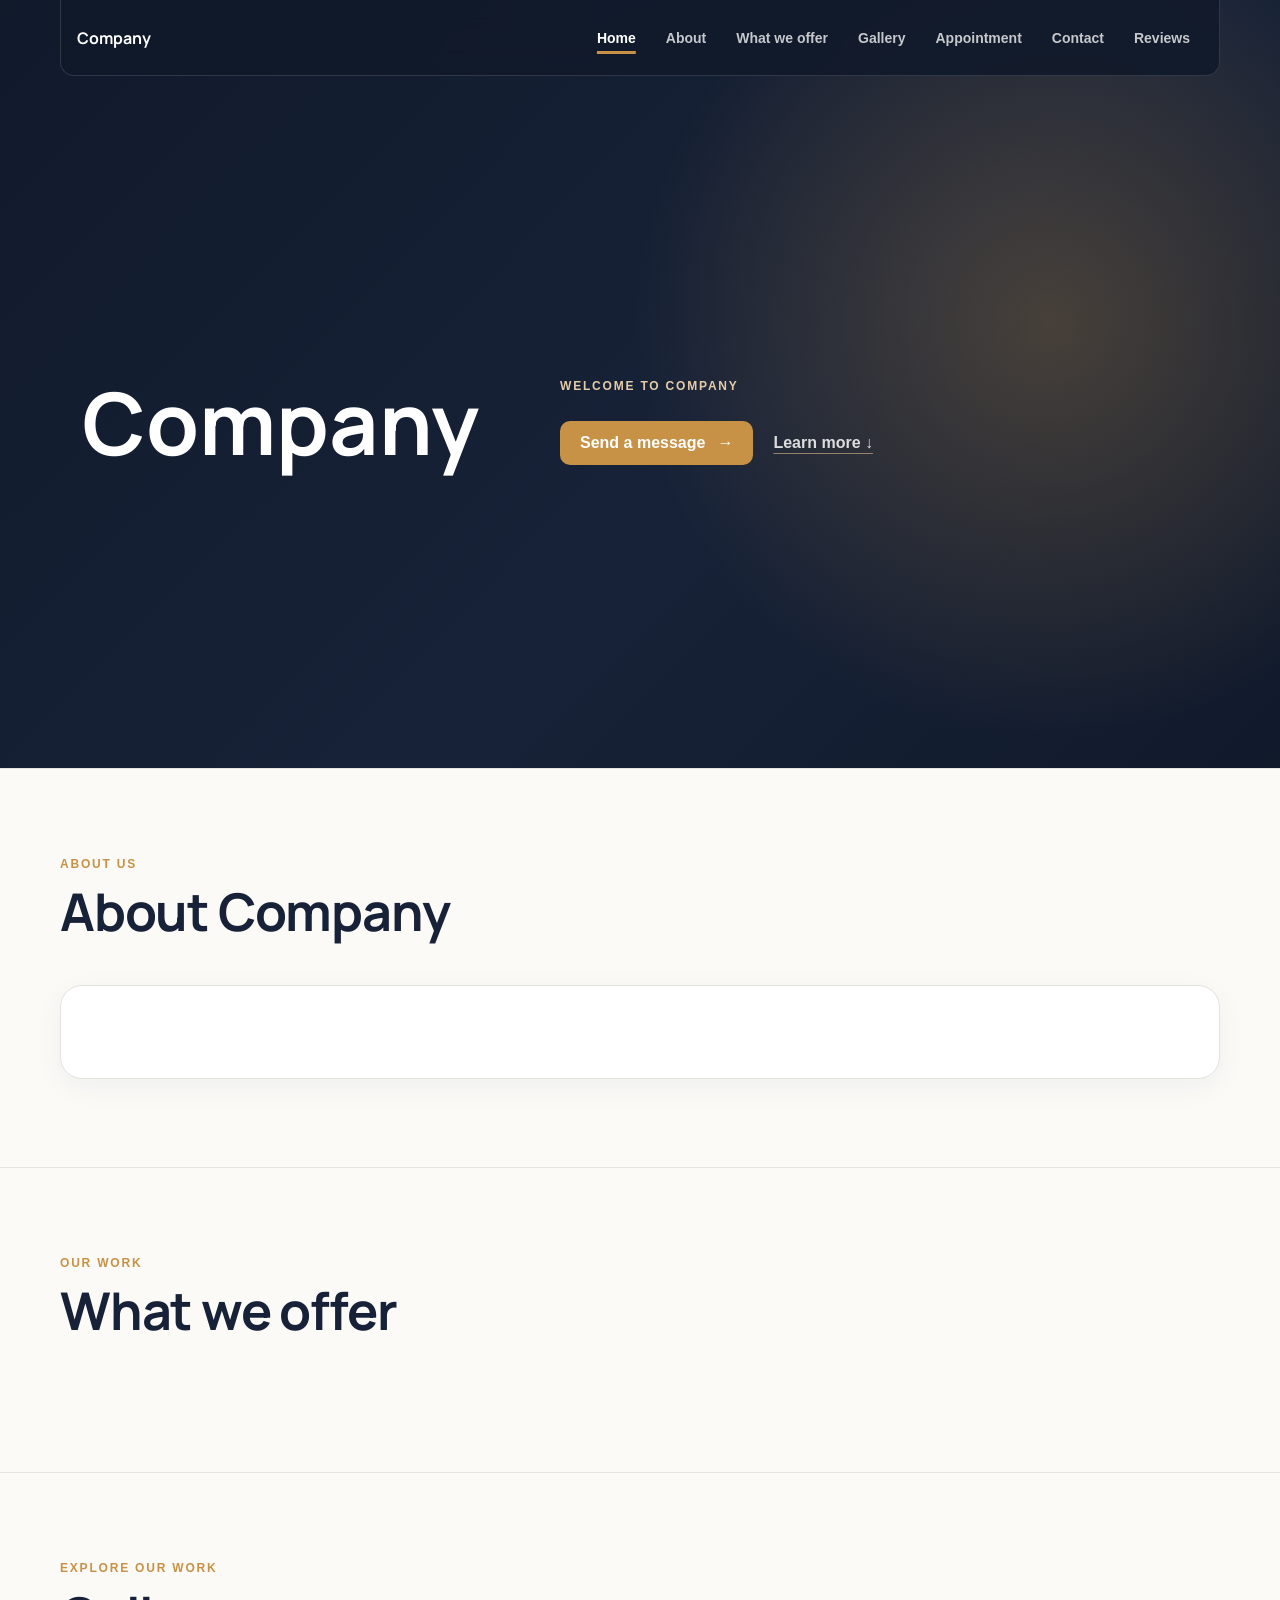
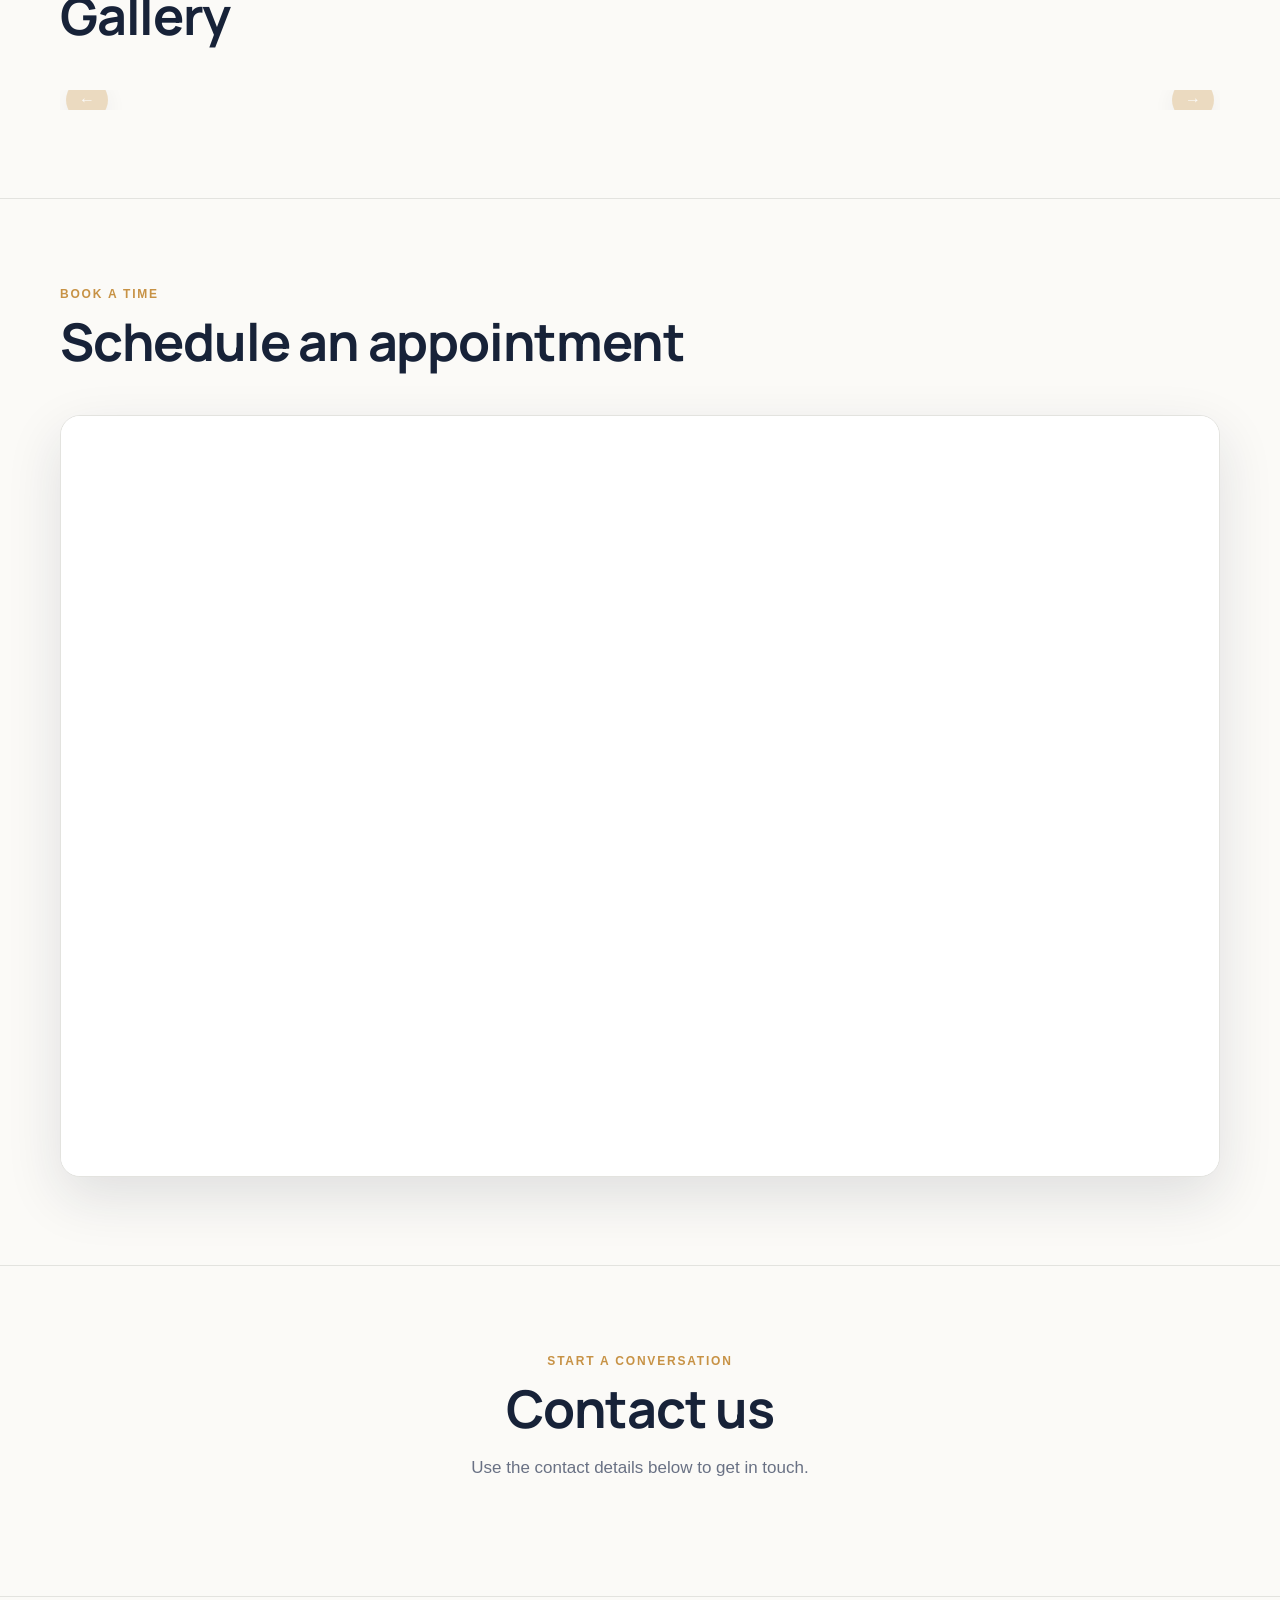
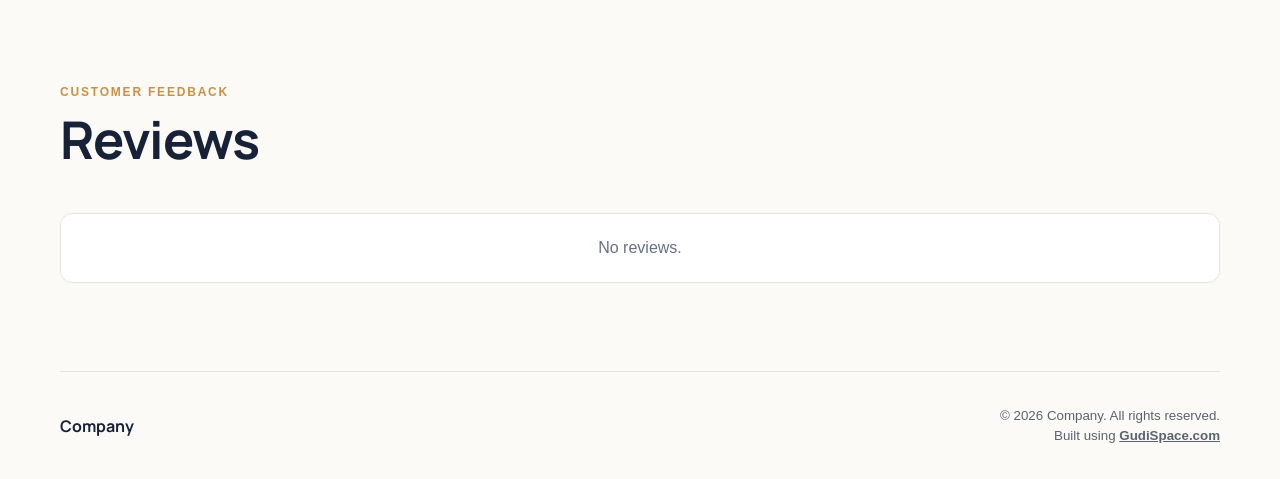
==== commit 1741a6f3: "stablisation gen" ====
--- a/index.html
+++ b/index.html
@@ -16,12 +16,12 @@
     <header class="site-header">
       <nav class="nav-shell" aria-label="Main navigation">
         <a class="brand" href="index.html" aria-label="Company home"><span class="company-logo-slot" data-company-logo-slot data-logo-variant="brand"><span class="brand-mark" aria-hidden="true">C</span></span><strong data-company-name>Company</strong></a>
-        <div class="desktop-nav"><a href="#top" data-section-link="index" class="active">Home</a><a href="#about" data-section-link="about">About</a><a href="#services" data-section-link="services">What we offer</a><a href="#gallery" data-section-link="gallery">Gallery</a><a href="#contact" data-section-link="contact">Contact</a><a href="#reviews" data-section-link="reviews">Reviews</a><a href="#appointment" data-section-link="appointment">Appointment</a></div>
+        <div class="desktop-nav"><a href="#top" data-section-link="index" class="active">Home</a><a href="#about" data-section-link="about">About</a><a href="#services" data-section-link="services">What we offer</a><a href="#gallery" data-section-link="gallery">Gallery</a><a href="#appointment" data-section-link="appointment">Appointment</a><a href="#contact" data-section-link="contact">Contact</a><a href="#reviews" data-section-link="reviews">Reviews</a></div>
         <button class="menu-button" type="button" aria-expanded="false" aria-controls="mobile-menu">
           <span></span><span></span><span></span><span class="sr-only">Open navigation</span>
         </button>
       </nav>
-      <div class="mobile-nav" id="mobile-menu" hidden><a href="#top" data-section-link="index" class="active">Home</a><a href="#about" data-section-link="about">About</a><a href="#services" data-section-link="services">What we offer</a><a href="#gallery" data-section-link="gallery">Gallery</a><a href="#contact" data-section-link="contact">Contact</a><a href="#reviews" data-section-link="reviews">Reviews</a><a href="#appointment" data-section-link="appointment">Appointment</a></div>
+      <div class="mobile-nav" id="mobile-menu" hidden><a href="#top" data-section-link="index" class="active">Home</a><a href="#about" data-section-link="about">About</a><a href="#services" data-section-link="services">What we offer</a><a href="#gallery" data-section-link="gallery">Gallery</a><a href="#appointment" data-section-link="appointment">Appointment</a><a href="#contact" data-section-link="contact">Contact</a><a href="#reviews" data-section-link="reviews">Reviews</a></div>
       <div class="hero" id="top">
         <div class="hero-copy">
           <p class="eyebrow">Welcome to <span data-company-name>Company</span></p>
@@ -58,7 +58,7 @@
           </div>
         </div></div>
     </aside>
-    <main class="home-main" id="home-sections" data-pages="about.html,services.html,gallery.html,contact.html,reviews.html,appointment.html">
+    <main class="home-main" id="home-sections" data-pages="about.html,services.html,gallery.html,appointment.html,contact.html,reviews.html">
       <div class="data-status" id="home-sections-status">Loading website sections…</div>
     </main>
     
--- a/styles.css
+++ b/styles.css
@@ -1153,6 +1153,15 @@
     display: block;
   }
 
+  body[data-header-image="true"] .nav-shell,
+  body[data-header-image="true"] .mobile-nav {
+    background: color-mix(in srgb, var(--secondary) 14%, rgb(255 255 255 / 85%));
+  }
+
+  body[data-header-image="true"] .hero-copy {
+    background: color-mix(in srgb, var(--brand) 14%, rgb(255 255 255 / 85%));
+  }
+
   .hero {
     grid-template-columns: minmax(0, 1.15fr) minmax(240px, 0.85fr);
     gap: 30px;
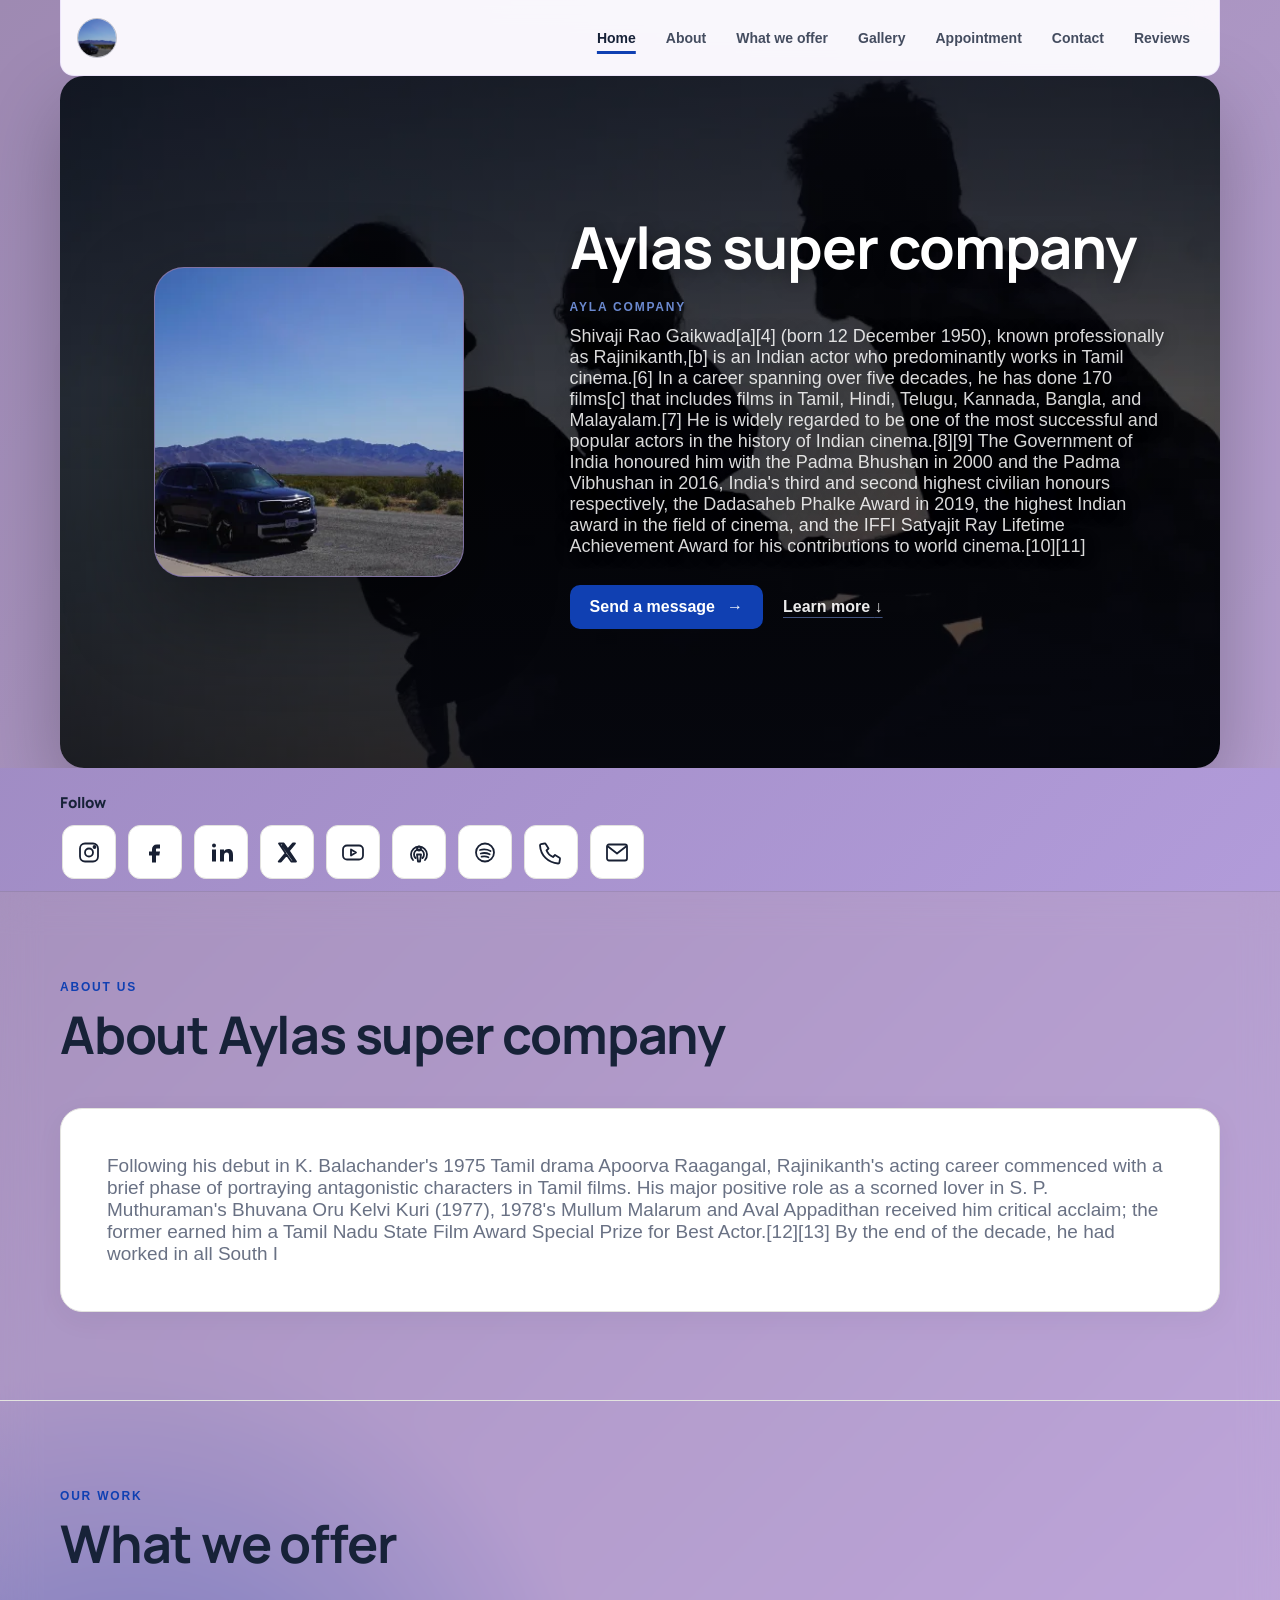
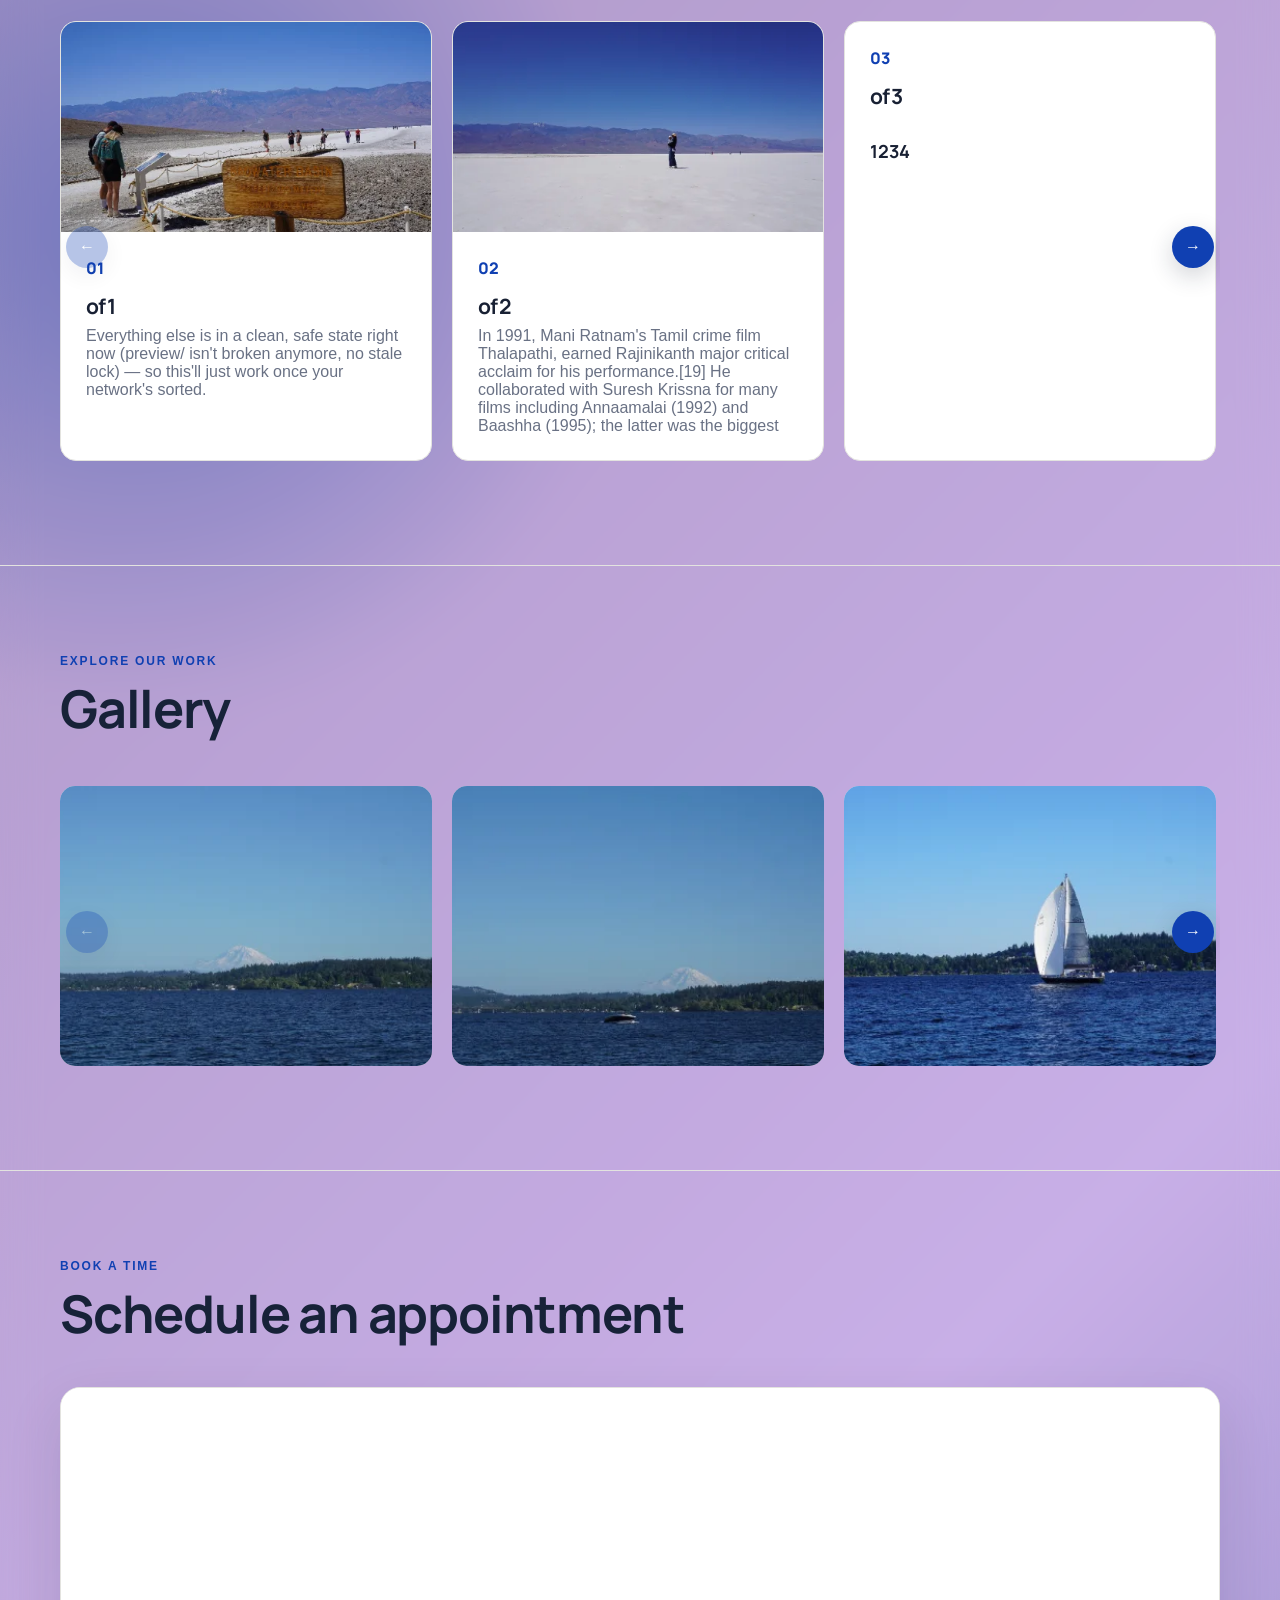
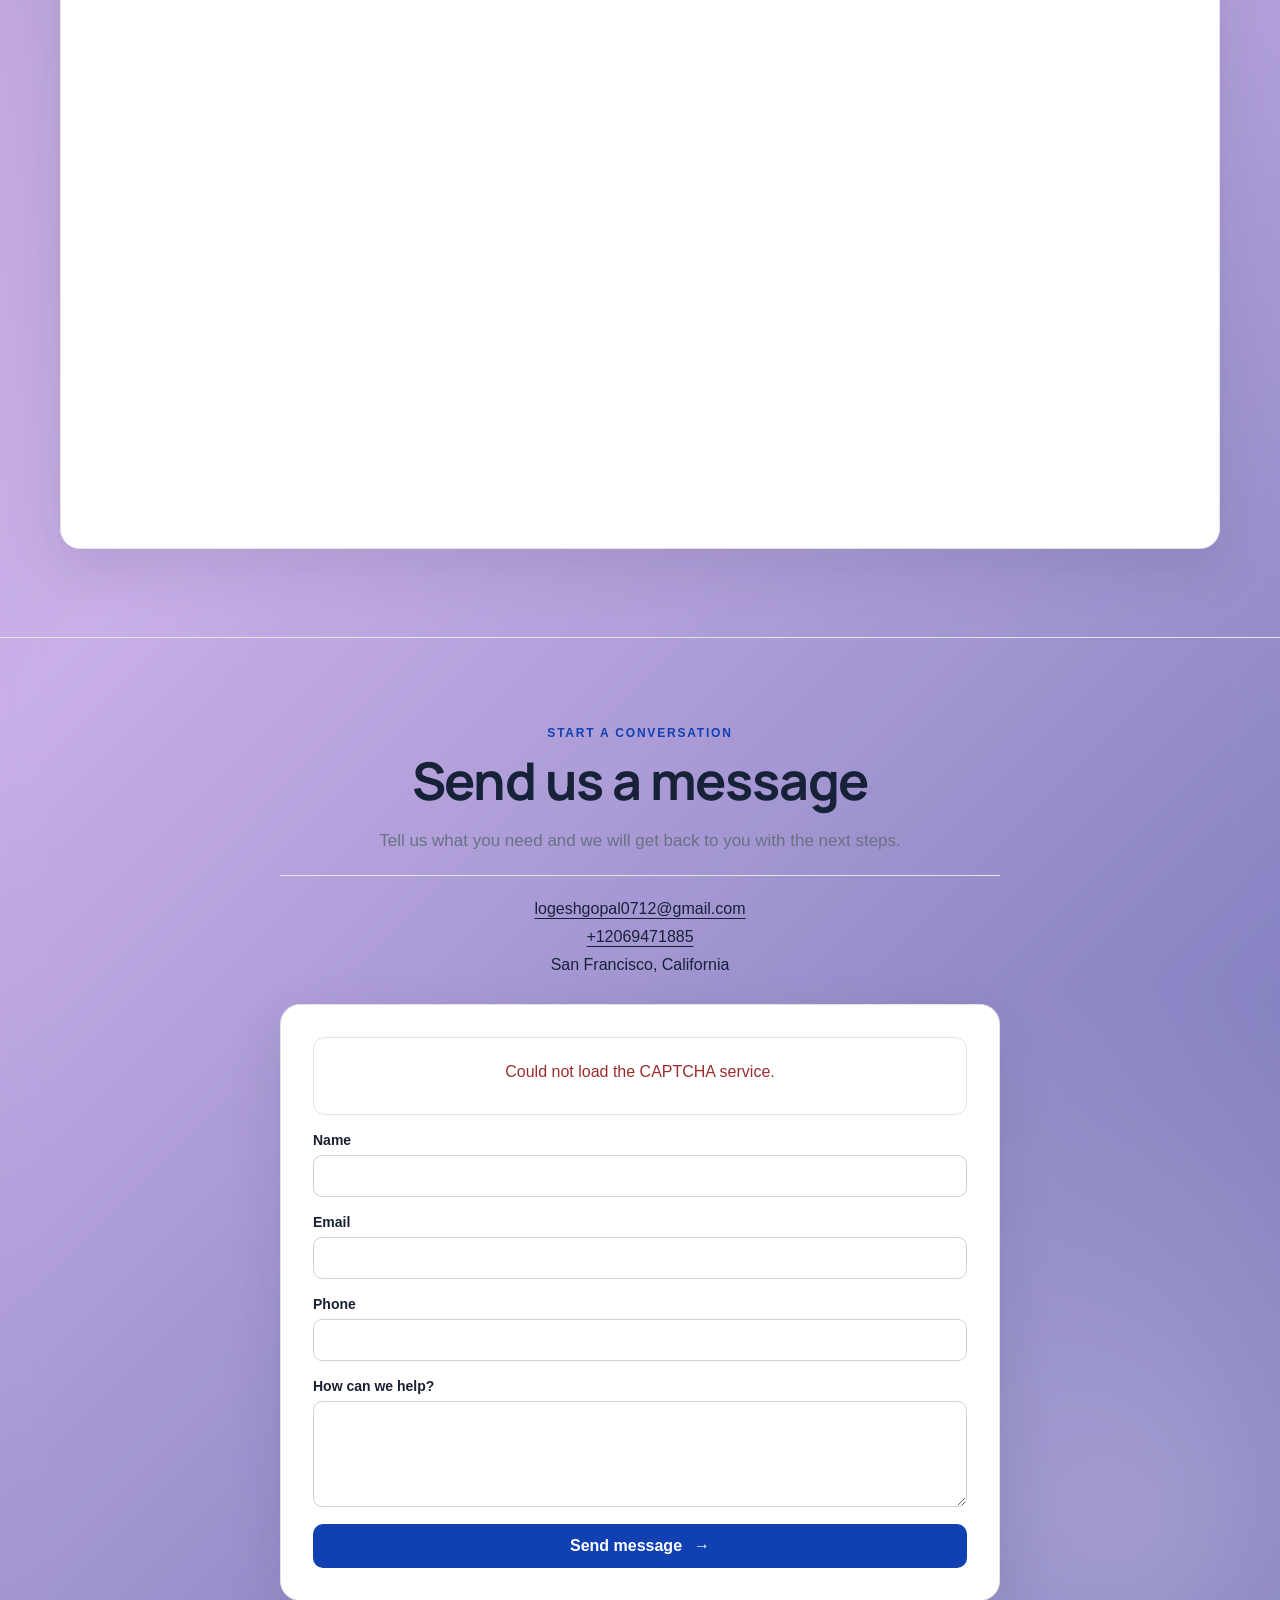
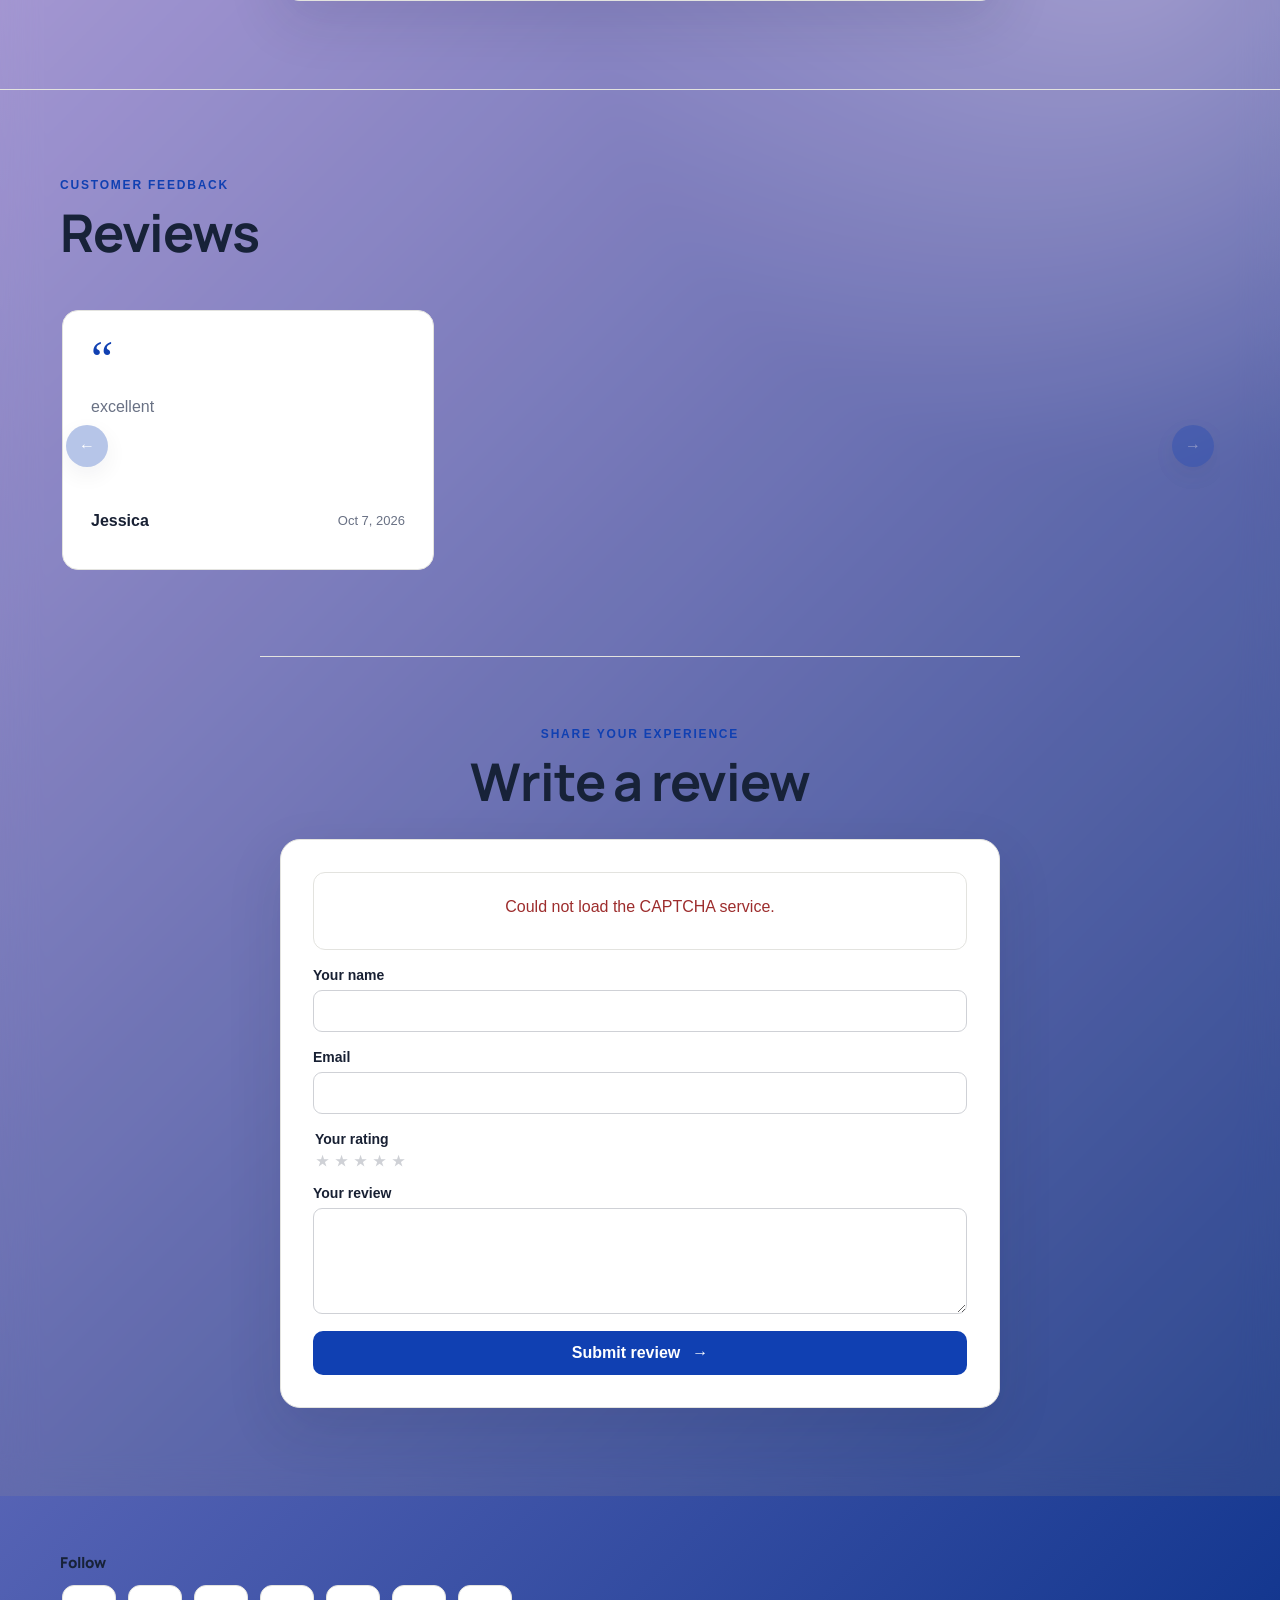
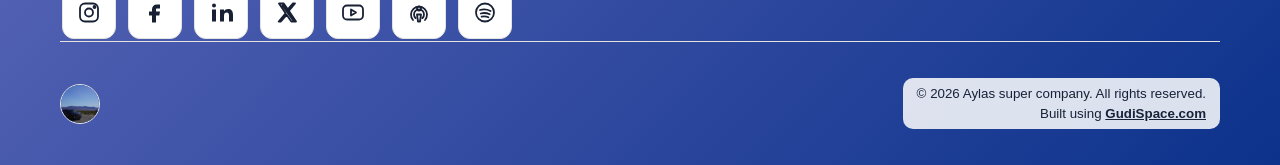
==== commit 2233db11: "Heading" ====
--- a/index.html
+++ b/index.html
@@ -24,8 +24,8 @@
       <div class="mobile-nav" id="mobile-menu" hidden><a href="#top" data-section-link="index" class="active">Home</a><a href="#about" data-section-link="about">About</a><a href="#services" data-section-link="services">What we offer</a><a href="#gallery" data-section-link="gallery">Gallery</a><a href="#appointment" data-section-link="appointment">Appointment</a><a href="#contact" data-section-link="contact">Contact</a><a href="#reviews" data-section-link="reviews">Reviews</a></div>
       <div class="hero" id="top">
         <div class="hero-copy">
-          <p class="eyebrow">Welcome to <span data-company-name>Company</span></p>
-          <h1 data-company-tagline></h1>
+          <h1 data-company-name>Company</h1>
+          <p class="eyebrow hero-tagline" data-company-tagline></p>
           <p class="hero-description" data-company-description></p>
           <div class="hero-actions">
             <a class="primary-button" href="#contact">Send a message <span aria-hidden="true">→</span></a>
--- a/styles.css
+++ b/styles.css
@@ -14,8 +14,8 @@
   --on-brand: #ffffff;
   --on-page: #172238;
   --page-blur: 0px;
-  --header-primary-surface: color-mix(in srgb, var(--brand) 6%, rgb(255 255 255 / 40%));
-  --header-secondary-surface: color-mix(in srgb, var(--secondary) 6%, rgb(255 255 255 / 40%));
+  --header-primary-surface: color-mix(in srgb, var(--brand) 6%, rgb(255 255 255 / 97%));
+  --header-secondary-surface: color-mix(in srgb, var(--secondary) 6%, rgb(255 255 255 / 97%));
   --hero-background: radial-gradient(circle at 82% 42%, color-mix(in srgb, var(--brand) 28%, transparent), transparent 26rem), linear-gradient(135deg, var(--secondary-dark), var(--secondary) 58%, var(--secondary-dark));
   --border: #e3e3df;
   --shadow: 0 20px 55px rgba(23, 34, 56, 0.12);
@@ -97,6 +97,7 @@
   background: var(--hero-background);
   background-position: center;
   background-size: cover;
+  background-repeat: no-repeat;
 }
 
 .nav-shell,
@@ -131,6 +132,57 @@
   border-color: color-mix(in srgb, var(--secondary) 24%, transparent);
 }
 
+/* The nav surface above is light regardless of theme (it's a near-white
+   tint, see --header-secondary-surface). The link text needs a color that
+   is dark NO MATTER WHAT - using --secondary-dark seemed right, but it's
+   only "secondary, mixed darker" - for a palette whose secondary is
+   already light (one of the new light palettes), that mix is still light,
+   so it was still low-contrast against the light bar. Using a fixed ink
+   color instead - not derived from the theme at all - fixes it for every
+   palette, light or dark. */
+body[data-header-image="true"] .desktop-nav a,
+body[data-header-image="true"] .mobile-nav a {
+  color: rgb(23 34 56 / 80%);
+}
+
+body[data-header-image="true"] .desktop-nav a:hover {
+  color: #172238;
+}
+
+body[data-header-image="true"] .desktop-nav a.active,
+body[data-header-image="true"] .mobile-nav a.active {
+  color: #172238;
+}
+
+/* With a photo, .site-header's own full-width band goes back to the plain
+   page background - the photo itself now lives only inside .hero, boxed to
+   the same width as the nav above it (see below), instead of stretching
+   edge to edge. */
+body[data-header-image="true"] .site-header {
+  background: var(--paper);
+  color: var(--on-page);
+}
+
+body[data-header-image="true"] .hero {
+  background: var(--hero-photo-background);
+  background-position: center;
+  background-size: cover;
+  background-repeat: no-repeat;
+  padding: 56px 48px;
+  border-radius: 24px;
+  box-shadow: 0 30px 80px rgb(0 0 0 / 25%);
+  /* Fixed white, NOT var(--on-secondary) - this box always sits on the
+     same dark photo+scrim no matter what the palette is, so its text can't
+     follow the theme's light/dark flip. A light palette (light secondary)
+     would otherwise flip --on-secondary to dark text, which is unreadable
+     against the dark photo. */
+  color: #ffffff;
+}
+
+body[data-header-image="true"] .hero-copy {
+  padding: 0;
+}
+
 .brand {
   display: inline-flex;
   gap: 11px;
@@ -226,15 +278,6 @@
   padding: 60px 0;
 }
 
-body[data-header-image="true"] .hero-copy {
-  padding: 32px;
-  background: var(--header-primary-surface);
-  border: 1px solid color-mix(in srgb, var(--brand) 24%, transparent);
-  border-radius: 22px;
-  box-shadow: 0 20px 50px rgb(0 0 0 / 18%);
-  backdrop-filter: blur(4px);
-}
-
 .eyebrow {
   margin: 0 0 12px;
   color: var(--brand);
@@ -248,8 +291,17 @@
   color: color-mix(in srgb, var(--brand-light) 75%, var(--on-secondary));
 }
 
-body[data-header-image="true"] .hero .eyebrow {
-  color: var(--brand-dark);
+body[data-header-image="true"] .hero .eyebrow,
+body[data-header-image="true"] .page-banner .eyebrow {
+  color: var(--brand-light);
+}
+
+body[data-header-image="true"] .hero-description {
+  color: rgb(255 255 255 / 85%);
+}
+
+body[data-header-image="true"] .secondary-link {
+  color: rgb(255 255 255 / 92%);
 }
 
 h1,
@@ -280,6 +332,16 @@
   margin: 0 0 28px;
   color: color-mix(in srgb, var(--on-secondary) 72%, transparent);
   font-size: 18px;
+}
+
+/* Extra contrast insurance for white text sitting directly on a photo -
+   the gradient scrim (baked into --hero-background) does most of the
+   work, this just guards against an unusually bright patch of the photo
+   landing right behind the text. */
+body[data-header-image="true"] .hero h1,
+body[data-header-image="true"] .hero-description,
+body[data-header-image="true"] .page-banner h1 {
+  text-shadow: 0 2px 18px rgb(0 0 0 / 35%);
 }
 
 .hero-actions {
@@ -329,7 +391,7 @@
 .hero-image-wrap,
 .hero-monogram {
   position: relative;
-  width: min(100%, 310px);
+  width: min(100%, var(--logo-size, 310px));
   aspect-ratio: 1;
   overflow: hidden;
   background: var(--secondary-dark);
@@ -1102,6 +1164,23 @@
   text-align: right;
 }
 
+/* The decorative gradient background (see data-page-gradient note in
+   script.js) can get dark enough in spots that the footer's own text color
+   (picked off an average of that gradient) loses contrast. Give the
+   footer copy a small guaranteed-light backing + fixed dark text instead
+   of trusting the average, so it stays readable no matter which part of
+   the gradient it lands on. Scoped to this one mode only - everyone else's
+   footer is untouched. */
+body[data-page-gradient="true"] .footer-meta {
+  padding: 8px 14px;
+  background: rgb(255 255 255 / 85%);
+  border-radius: 10px;
+}
+
+body[data-page-gradient="true"] .site-footer small {
+  color: #172238;
+}
+
 .gudispace-attribution a {
   color: inherit;
   font-weight: 700;
@@ -1129,6 +1208,17 @@
     width: 20px;
     height: 2px;
     background: var(--on-secondary);
+  }
+
+  /* Same light-nav-surface issue as the desktop nav links, and same real
+     fix: a fixed ink color instead of --secondary-dark, which stays light
+     for any palette whose secondary is already light. */
+  body[data-header-image="true"] .menu-button {
+    background: rgb(23 34 56 / 10%);
+  }
+
+  body[data-header-image="true"] .menu-button > span:not(.sr-only) {
+    background: #172238;
   }
 
   .mobile-nav {
@@ -1153,14 +1243,6 @@
     display: block;
   }
 
-  body[data-header-image="true"] .nav-shell,
-  body[data-header-image="true"] .mobile-nav {
-    background: color-mix(in srgb, var(--secondary) 14%, rgb(255 255 255 / 85%));
-  }
-
-  body[data-header-image="true"] .hero-copy {
-    background: color-mix(in srgb, var(--brand) 14%, rgb(255 255 255 / 85%));
-  }
 
   .hero {
     grid-template-columns: minmax(0, 1.15fr) minmax(240px, 0.85fr);
@@ -1233,6 +1315,11 @@
     padding: 45px 0;
   }
 
+  body[data-header-image="true"] .hero {
+    padding: 28px 20px;
+    border-radius: 18px;
+  }
+
   h1 {
     font-size: clamp(28px, 8vw, 39px);
   }
@@ -1285,12 +1372,12 @@
 
   .horizontal-services .service-card {
     flex-basis: 92%;
-    height: 520px;
-    min-height: 520px;
+    height: auto;
+    min-height: 420px;
   }
 
   .horizontal-services .service-card-content {
-    min-height: 275px;
+    min-height: 0;
   }
 
   .horizontal-services .compact-service-card {
@@ -1530,6 +1617,12 @@
   background: var(--hero-background);
   background-position: center;
   background-size: cover;
+  background-repeat: no-repeat;
+}
+
+body[data-header-image="true"] .page-site-header {
+  background: var(--paper);
+  color: var(--on-page);
 }
 
 .page-banner {
@@ -1541,14 +1634,14 @@
 }
 
 body[data-header-image="true"] .page-banner {
-  min-height: auto;
-  margin-block: 55px;
-  padding: 32px;
-  background: var(--header-primary-surface);
-  border: 1px solid color-mix(in srgb, var(--brand) 24%, transparent);
-  border-radius: 22px;
-  box-shadow: 0 20px 50px rgb(0 0 0 / 18%);
-  backdrop-filter: blur(4px);
+  background: var(--hero-photo-background);
+  background-position: center;
+  background-size: cover;
+  background-repeat: no-repeat;
+  padding: 48px;
+  border-radius: 24px;
+  box-shadow: 0 30px 80px rgb(0 0 0 / 25%);
+  color: var(--on-secondary);
 }
 
 .page-banner h1 {
@@ -1613,6 +1706,11 @@
     min-height: 210px;
   }
 
+  body[data-header-image="true"] .page-banner {
+    padding: 24px 20px;
+    border-radius: 18px;
+  }
+
   .page-site-header {
     min-height: 278px;
   }
